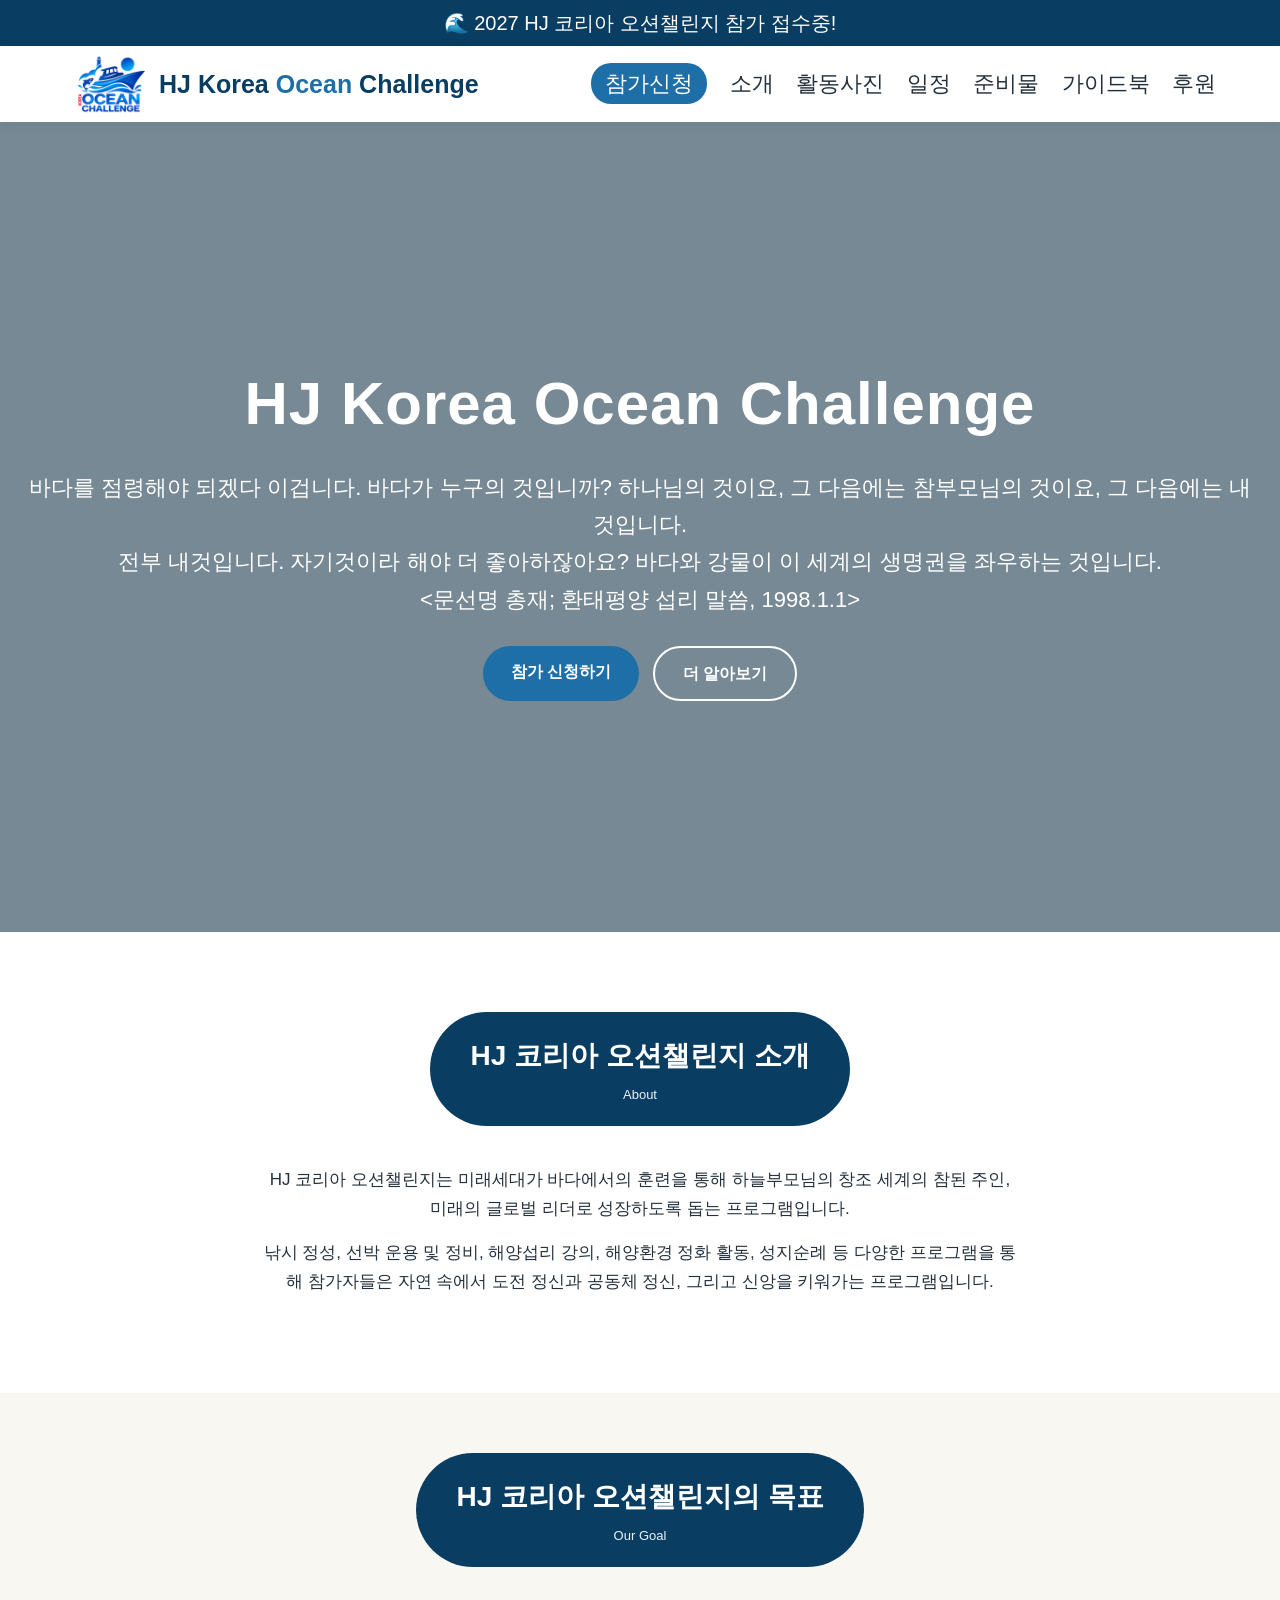
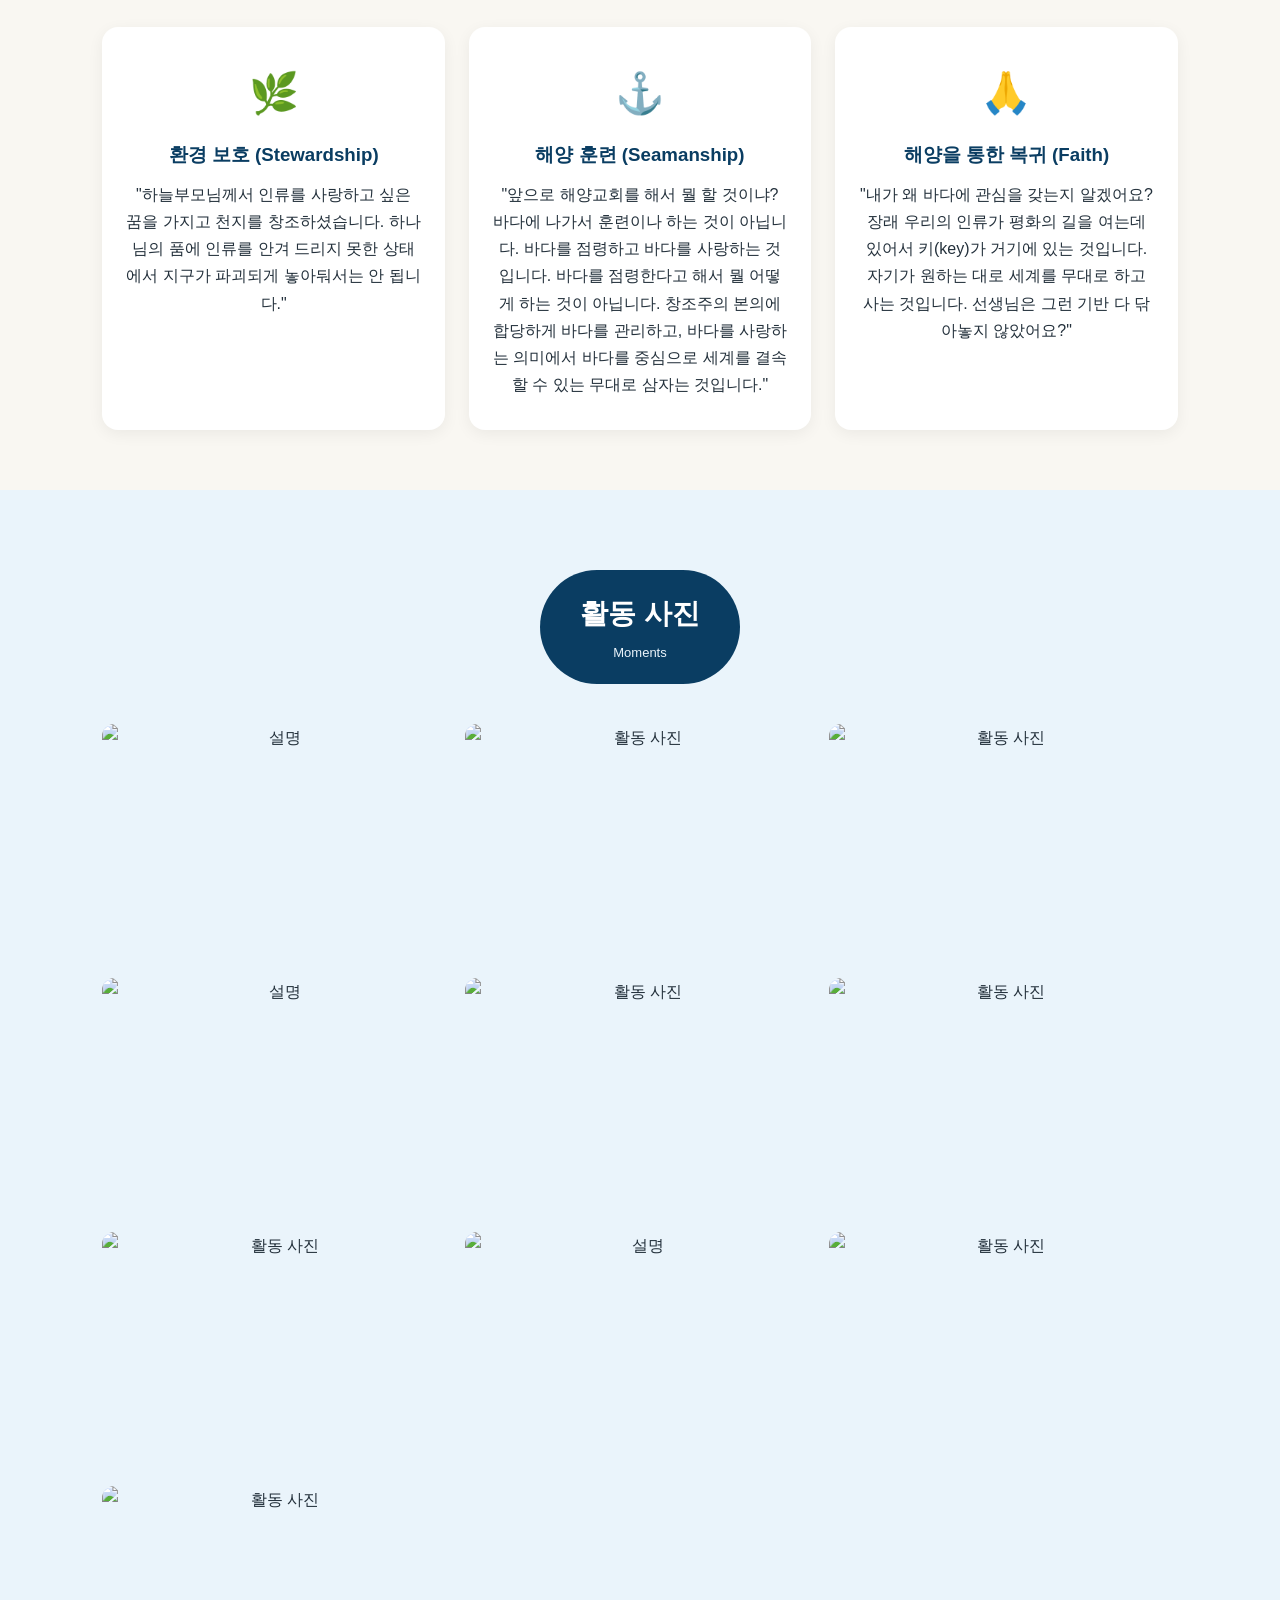
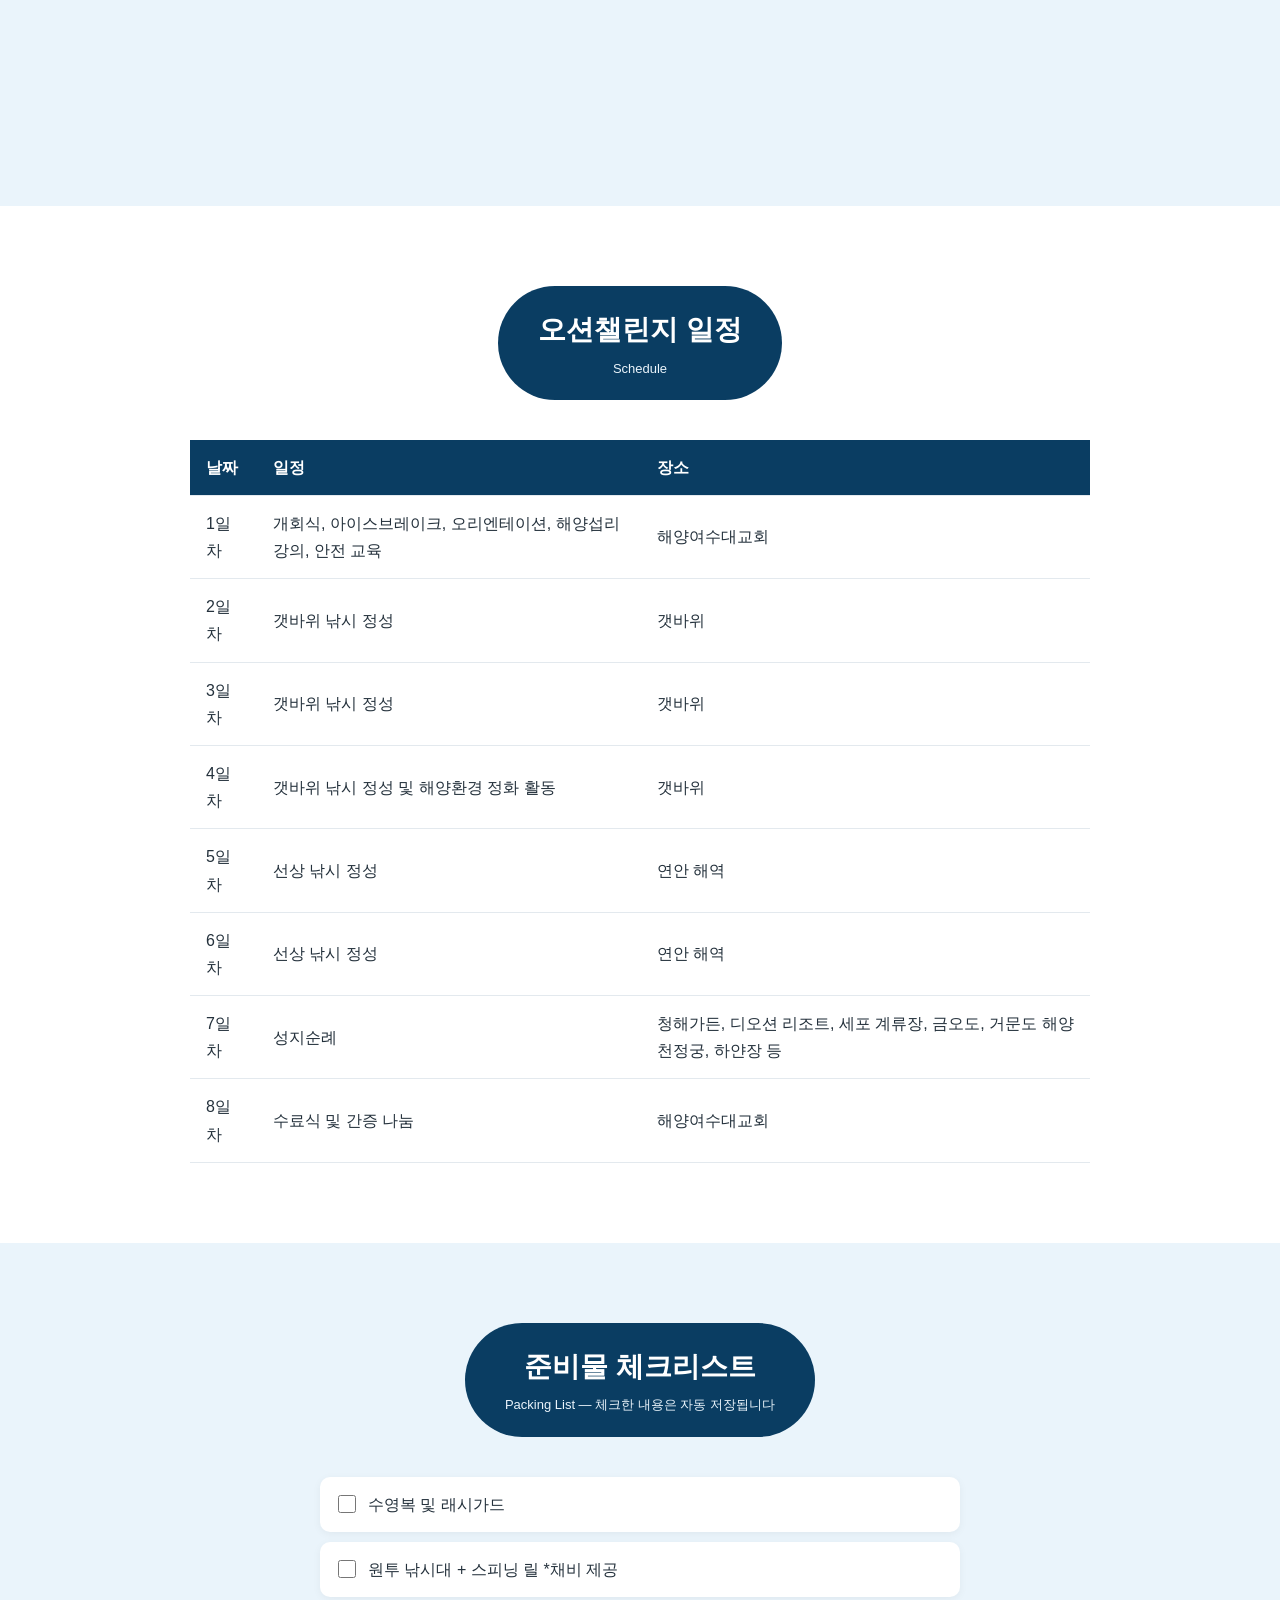
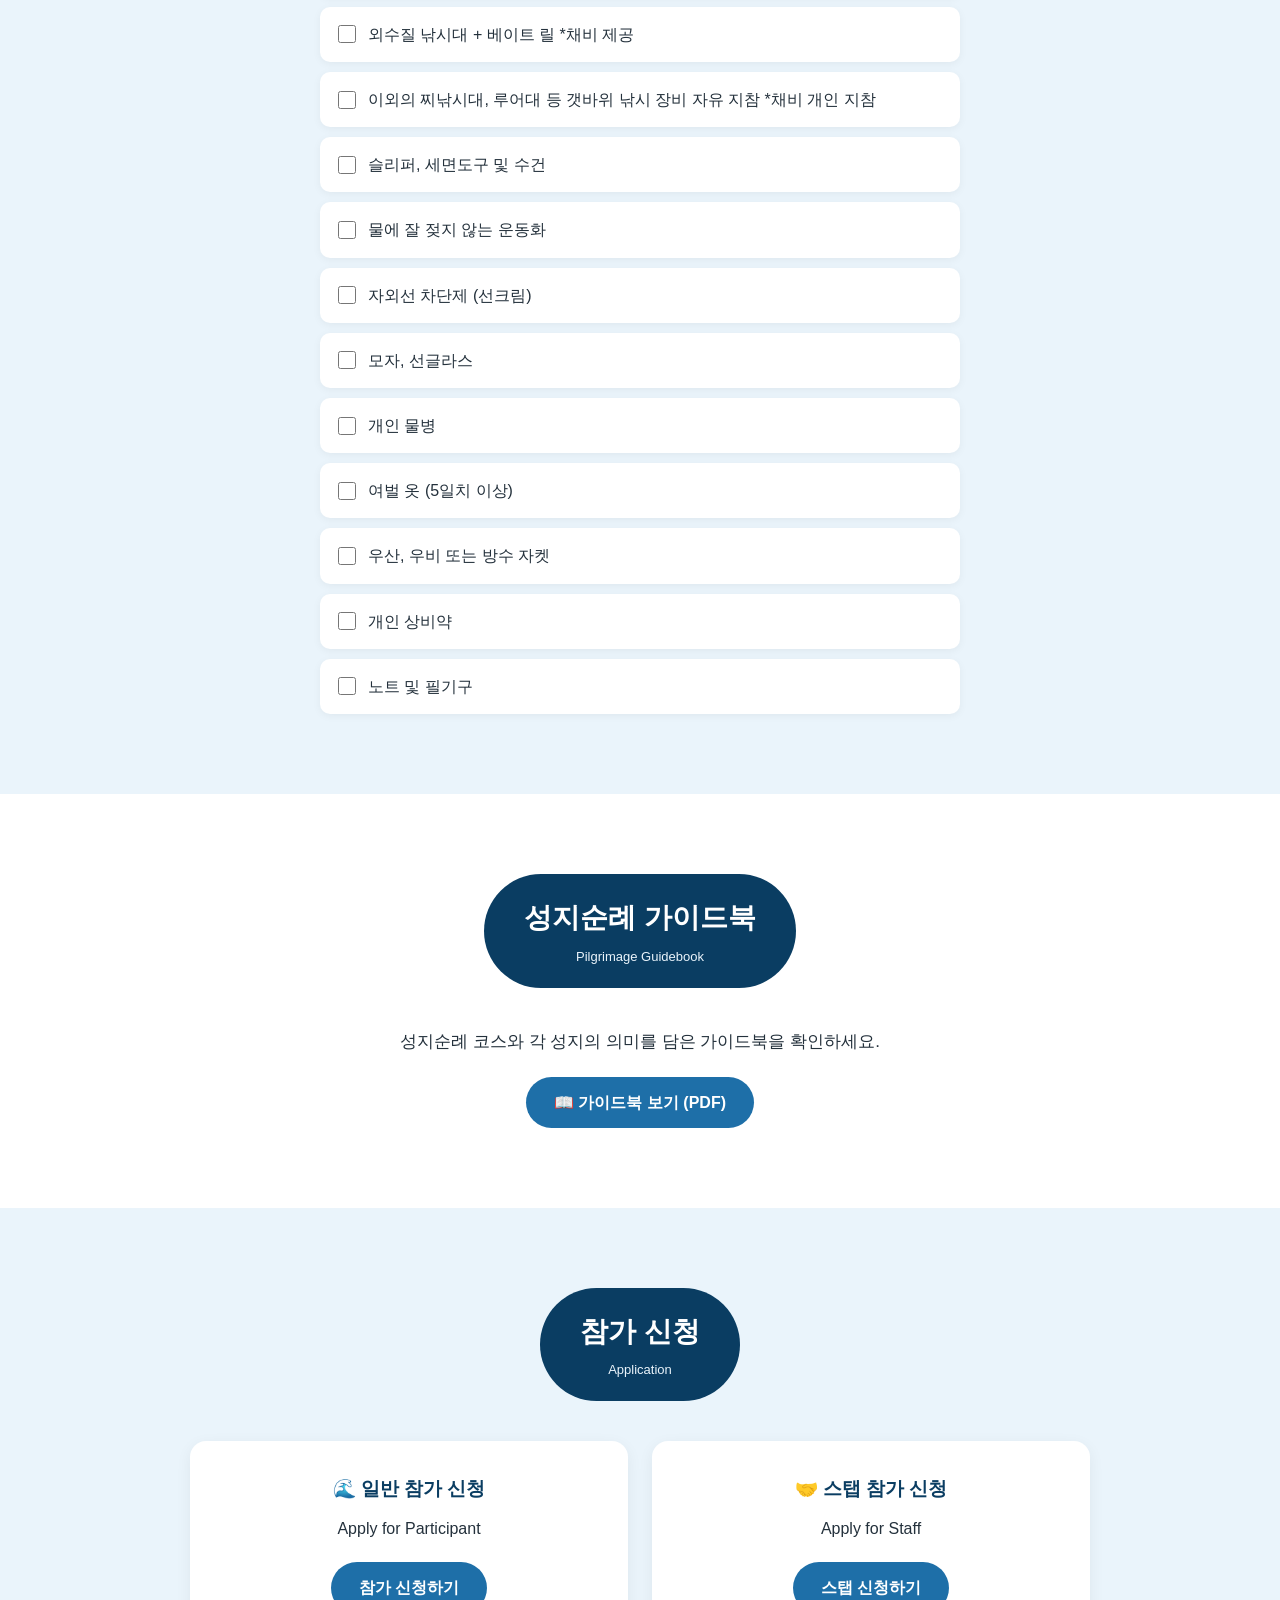
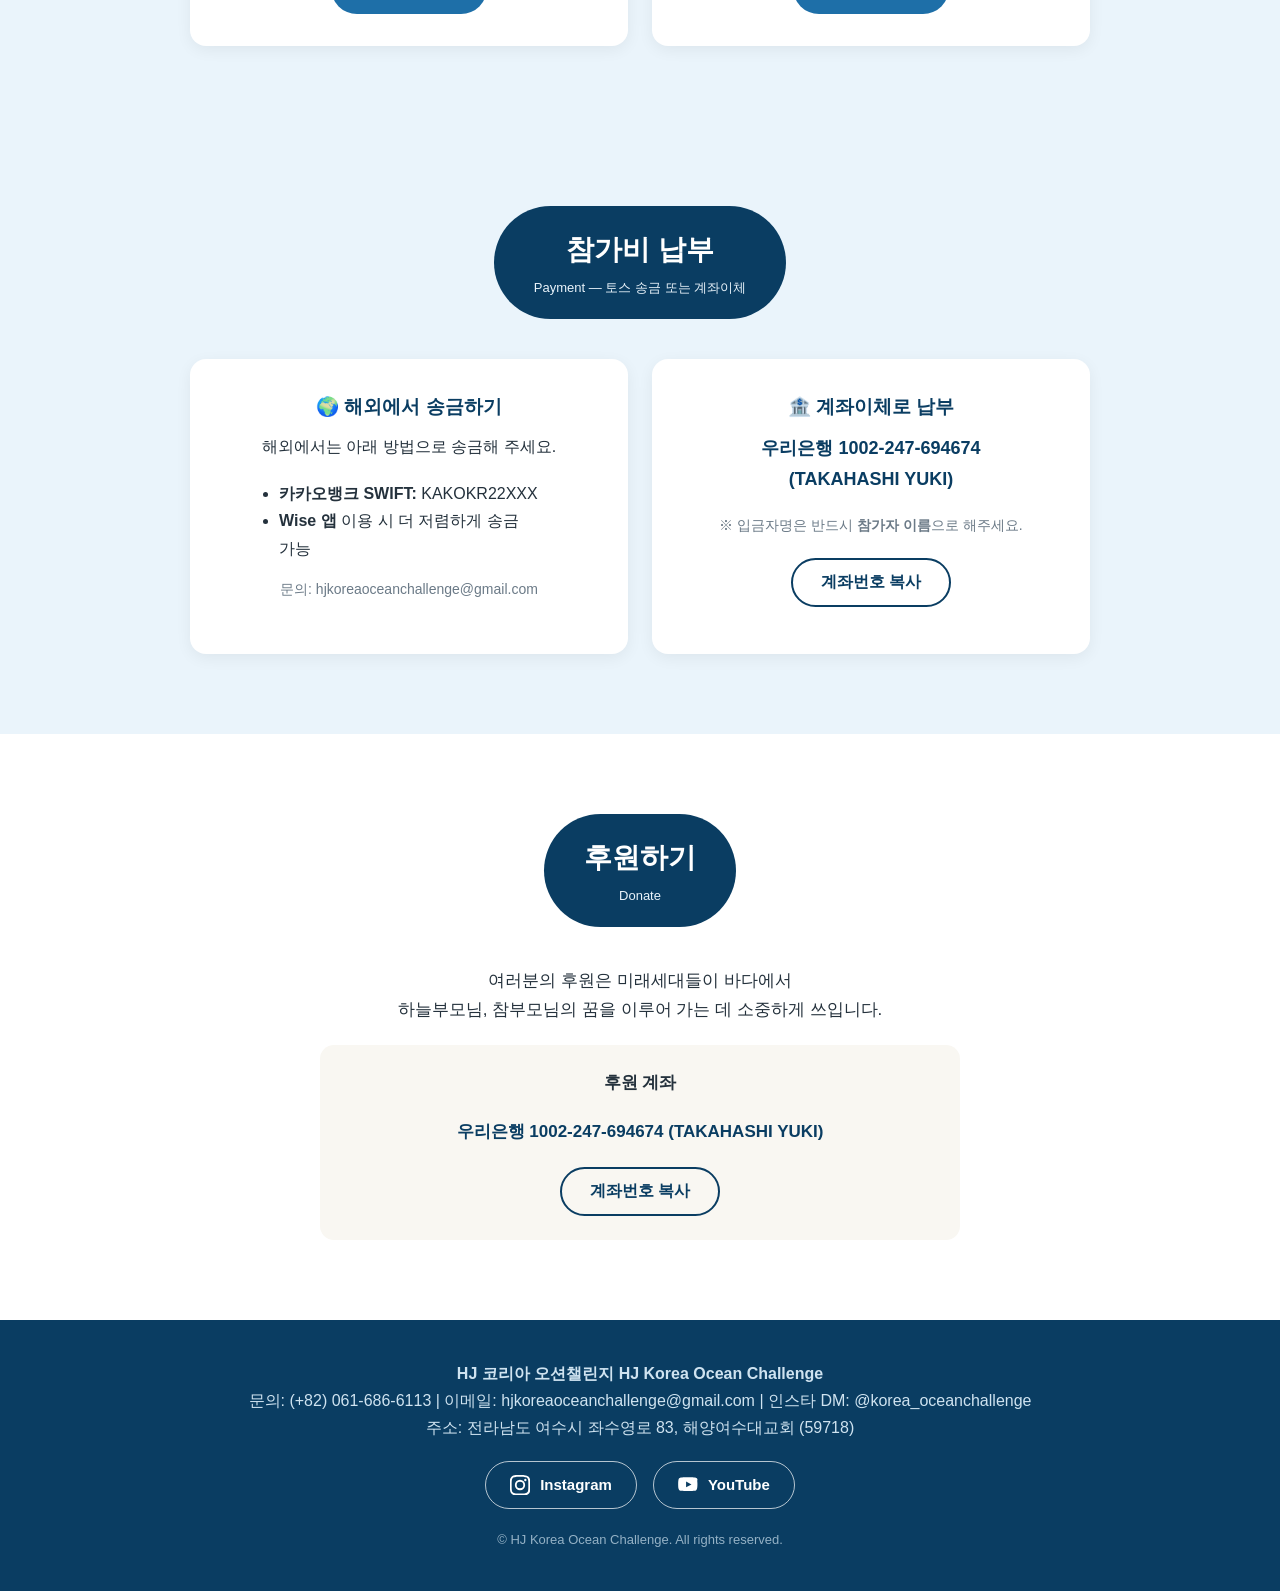
==== index.html @ c5443a03 "Update index.html" ====
<!DOCTYPE html>
<html lang="ko">
<head>
  <meta charset="UTF-8">
  <meta name="viewport" content="width=device-width, initial-scale=1.0">
  <title>HJ Korea Ocean Challenge | HJ 코리아 오션챌린지</title>
  <meta name="description" content="바다를 통해 미래의 리더를 키우는 코리아 오션 챌린지 공식 홈페이지">
  <meta property="og:title" content="HJ Korea Ocean Challenge | HJ 코리아 오션챌린지">
  <meta property="og:description" content="바다를 통해 미래세대가 도전 정신과 신앙을 키우는 해양 훈련 프로그램, HJ 코리아 오션챌린지에 참가 신청하세요.">
  <meta property="og:image" content="https://hjkoreaoceanchallenge.com/images/IMG_3756.jpg">
  <meta property="og:url" content="https://hjkoreaoceanchallenge.com">
  <meta property="og:type" content="website">
  <link rel="stylesheet" href="style.css">
</head>
<body>
  <div class="top-banner">🌊 2027 HJ 코리아 오션챌린지 참가 접수중!</div>

<header class="navbar">
  <a href="#home" class="logo">
    <img src="images/kocplogo.png" alt="HJ Korea Ocean Challenge 로고" class="logo-img">
    <span class="logo-text">HJ Korea <span class="highlight">Ocean</span> Challenge</span>
  </a>
  <nav id="nav-menu">
    <a href="#apply" class="nav-cta">참가신청</a>
    <a href="#about">소개</a>
    <a href="#gallery">활동사진</a>
    <a href="#schedule">일정</a>
    <a href="#packing">준비물</a>
    <a href="#guidebook">가이드북</a>
    <a href="#donate">후원</a>
  </nav>
  <button id="menu-toggle" aria-label="메뉴 열기">☰</button>
</header>


  <section id="home" class="hero">
    <div class="hero-overlay">
      <h1>HJ Korea Ocean Challenge</h1>
      <p>바다를 점령해야 되겠다 이겁니다. 바다가 누구의 것입니까? 하나님의 것이요, 그 다음에는 참부모님의 것이요, 그 다음에는 내것입니다. <br> 전부 내것입니다. 자기것이라 해야 더 좋아하잖아요? 바다와 강물이 이 세계의 생명권을 좌우하는 것입니다.<br> 
<문선명 총재; 환태평양 섭리 말씀, 1998.1.1></p>
      <div class="hero-buttons">
        <a href="#apply" class="btn btn-primary">참가 신청하기</a>
        <a href="#about" class="btn btn-outline">더 알아보기</a>
      </div>
    </div>
  </section>

  <section id="about" class="section">
    <div class="title-badge">
      <h2 class="section-title">HJ 코리아 오션챌린지 소개</h2>
      <p class="section-sub">About</p>
    </div>
    <div class="about-box">
      <p>HJ 코리아 오션챌린지는 미래세대가 바다에서의 훈련을 통해 하늘부모님의 창조 세계의 참된 주인, 미래의 글로벌 리더로 성장하도록 돕는 프로그램입니다.</p>
      <p>낚시 정성, 선박 운용 및 정비, 해양섭리 강의, 해양환경 정화 활동, 성지순례 등 다양한 프로그램을 통해 참가자들은 자연 속에서 도전 정신과 공동체 정신, 그리고 신앙을 키워가는 프로그램입니다.</p>
    </div>
  </section>

  <section class="values-section">
    <div class="title-badge">
      <h2 class="section-title">HJ 코리아 오션챌린지의 목표</h2>
      <p class="section-sub">Our Goal</p>
    </div>
    <div class="values">
      <div class="value-card">
        <div class="value-icon">🌿</div>
        <h3>환경 보호 (Stewardship)</h3>
        <p>"하늘부모님께서 인류를 사랑하고 싶은 꿈을 가지고 천지를 창조하셨습니다. 하나님의 품에 인류를 안겨 드리지 못한 상태에서 지구가 파괴되게 놓아둬서는 안 됩니다."</p>
      </div>
      <div class="value-card">
        <div class="value-icon">⚓</div>
        <h3>해양 훈련 (Seamanship)</h3>
        <p>"앞으로 해양교회를 해서 뭘 할 것이냐? 바다에 나가서 훈련이나 하는 것이 아닙니다. 바다를 점령하고 바다를 사랑하는 것입니다. 바다를 점령한다고 해서 뭘 어떻게 하는 것이 아닙니다. 창조주의 본의에 합당하게 바다를 관리하고, 바다를 사랑하는 의미에서 바다를 중심으로 세계를 결속할 수 있는 무대로 삼자는 것입니다."</p>
      </div>
      <div class="value-card">
        <div class="value-icon">🙏</div>
        <h3>해양을 통한 복귀 (Faith)</h3>
        <p>"내가 왜 바다에 관심을 갖는지 알겠어요? 장래 우리의 인류가 평화의 길을 여는데 있어서 키(key)가 거기에 있는 것입니다. 자기가 원하는 대로 세계를 무대로 하고 사는 것입니다. 선생님은 그런 기반 다 닦아놓지 않았어요?"</p>
      </div>
    </div>
  </section>

  <section id="gallery" class="section section-alt">
    <div class="title-badge">
      <h2 class="section-title">활동 사진</h2>
      <p class="section-sub">Moments</p>
    </div>
    <div class="gallery-grid">
      <img src="images/1740142766623-16.jpg" alt="설명">
      <img src="images/IMG_4145.JPG" alt="활동 사진">
      <img src="images/IMG_3505.JPG" alt="활동 사진">
      <img src="images/IMG_2536.JPG" alt="설명">
      <img src="images/IMG_4079.JPG" alt="활동 사진">
      <img src="images/IMG_3756.JPG" alt="활동 사진">
      <img src="images/IMG_3288.JPG" alt="활동 사진">
      <img src="images/IMG_3258.JPG" alt="설명">
      <img src="images/IMG_3531.JPG" alt="활동 사진">
      <img src="images/IMG_2954.JPG" alt="활동 사진">

    </div>
  </section>

  <section id="schedule" class="section">
    <div class="title-badge">
      <h2 class="section-title">오션챌린지 일정</h2>
      <p class="section-sub">Schedule</p>
    </div>
    <div class="table-wrap"><table class="schedule-table">
      <thead><tr><th>날짜</th><th>일정</th><th>장소</th></tr></thead>
      <tbody>
        <tr><td>1일차</td><td>개회식, 아이스브레이크, 오리엔테이션, 해양섭리강의, 안전 교육</td><td>해양여수대교회</td></tr>
        <tr><td>2일차</td><td>갯바위 낚시 정성</td><td>갯바위</td></tr>
        <tr><td>3일차</td><td>갯바위 낚시 정성</td><td>갯바위</td></tr>
        <tr><td>4일차</td><td>갯바위 낚시 정성 및 해양환경 정화 활동</td><td>갯바위</td></tr>
        <tr><td>5일차</td><td>선상 낚시 정성</td><td>연안 해역</td></tr>
        <tr><td>6일차</td><td>선상 낚시 정성</td><td>연안 해역</td></tr>
        <tr><td>7일차</td><td>성지순례</td><td>청해가든, 디오션 리조트, 세포 계류장, 금오도, 거문도 해양천정궁, 하얀장 등</td></tr>
        <tr><td>8일차</td><td>수료식 및 간증 나눔</td><td>해양여수대교회</td></tr>
      </tbody>
    </table></div>
  </section>

  <section id="packing" class="section section-alt">
    <div class="title-badge">
      <h2 class="section-title">준비물 체크리스트</h2>
      <p class="section-sub">Packing List — 체크한 내용은 자동 저장됩니다</p>
    </div>
    <div class="packing-list" id="packing-list">
      <label><input type="checkbox"> 수영복 및 래시가드</label>
      <label><input type="checkbox"> 원투 낚시대 + 스피닝 릴 *채비 제공</label>
      <label><input type="checkbox"> 외수질 낚시대 + 베이트 릴 *채비 제공</label>
      <label><input type="checkbox"> 이외의 찌낚시대, 루어대 등 갯바위 낚시 장비 자유 지참 *채비 개인 지참</label>
      <label><input type="checkbox"> 슬리퍼, 세면도구 및 수건</label>
      <label><input type="checkbox"> 물에 잘 젖지 않는 운동화</label>
      <label><input type="checkbox"> 자외선 차단제 (선크림)</label>
      <label><input type="checkbox"> 모자, 선글라스</label>
      <label><input type="checkbox"> 개인 물병</label>
      <label><input type="checkbox"> 여벌 옷 (5일치 이상)</label>
      <label><input type="checkbox"> 우산, 우비 또는 방수 자켓</label>
      <label><input type="checkbox"> 개인 상비약</label>
      <label><input type="checkbox"> 노트 및 필기구</label>
    </div>
  </section>

  <section id="guidebook" class="section">
    <div class="title-badge">
      <h2 class="section-title">성지순례 가이드북</h2>
      <p class="section-sub">Pilgrimage Guidebook</p>
    </div>
    <div class="guidebook-box"><p>성지순례 코스와 각 성지의 의미를 담은 가이드북을 확인하세요.</p><a href="docs/오션챌린지 가이드북.pdf" target="_blank" class="btn btn-primary">📖 가이드북 보기 (PDF)</a></div>
  </section>

  <section id="apply" class="section section-alt">
    <div class="title-badge">
      <h2 class="section-title">참가 신청</h2>
      <p class="section-sub">Application</p>
    </div>
    <div class="apply-grid">
      <div class="apply-card"><h3>🌊 일반 참가 신청</h3><p>Apply for Participant </p><a href="https://forms.gle/kgQkJh1tkAoTyaiD6" target="_blank" class="btn btn-primary">참가 신청하기</a></div>
      <div class="apply-card"><h3>🤝 스탭 참가 신청</h3><p>Apply for Staff </p><a href="https://forms.gle/fNZJ9wsT9hjxhkF38" target="_blank" class="btn btn-primary">스탭 신청하기</a></div>
    </div>
  </section>

  <section id="payment" class="section section-alt">
    <div class="title-badge">
      <h2 class="section-title">참가비 납부</h2>
      <p class="section-sub">Payment — 토스 송금 또는 계좌이체</p>
    </div>
    <div class="apply-grid">
      <div class="apply-card">
  <h3>🌍 해외에서 송금하기</h3>
  <p>해외에서는 아래 방법으로 송금해 주세요.</p>
  <ul style="text-align:left; margin: 0 auto 16px; max-width: 260px;">
    <li><strong>카카오뱅크 SWIFT:</strong> KAKOKR22XXX</li>
    <li><strong>Wise 앱</strong> 이용 시 더 저렴하게 송금 가능</li>
  </ul>
  <p class="small-note">문의: hjkoreaoceanchallenge@gmail.com</p>
</div>
    <div class="apply-card"><h3>🏦 계좌이체로 납부</h3><p class="account-number" id="pay-account">우리은행 1002-247-694674 <br> (TAKAHASHI YUKI)</p><p class="small-note">※ 입금자명은 반드시 <strong>참가자 이름</strong>으로 해주세요.</p><button class="btn btn-outline-dark" onclick="copyText('pay-account', this)">계좌번호 복사</button></div>
    </div>
  </section>

  <section id="donate" class="section">
    <div class="title-badge">
      <h2 class="section-title">후원하기</h2>
      <p class="section-sub">Donate</p>
    </div>
    <div class="guidebook-box"><p>여러분의 후원은 미래세대들이 바다에서 <br> 하늘부모님, 참부모님의 꿈을 이루어 가는 데 소중하게 쓰입니다.</p>
      <div class="account-box"><p><strong>후원 계좌</strong></p><p class="account-number" id="donate-account">우리은행 1002-247-694674 (TAKAHASHI YUKI)</p><button class="btn btn-outline-dark" onclick="copyText('donate-account', this)">계좌번호 복사</button></div>
    </div>
  </section>

  <footer class="footer">
  <p><strong> HJ 코리아 오션챌린지    HJ Korea Ocean Challenge</strong></p>
  <p>문의: (+82) 061-686-6113 | 이메일: hjkoreaoceanchallenge@gmail.com  | 인스타 DM: @korea_oceanchallenge</p>
  <p>주소: 전라남도 여수시 좌수영로 83, 해양여수대교회 (59718)  </p>
  <div class="social-links">
  <a href="https://www.instagram.com/korea_oceanchallenge/" target="_blank" aria-label="인스타그램">
    <svg xmlns="http://www.w3.org/2000/svg" viewBox="0 0 24 24" width="24" height="24" fill="currentColor">
      <path d="M12 2.2c3.2 0 3.6 0 4.9.1 1.2.1 1.9.2 2.3.4.6.2 1 .5 1.4.9.4.4.7.8.9 1.4.2.4.3 1.1.4 2.3.1 1.3.1 1.7.1 4.9s0 3.6-.1 4.9c-.1 1.2-.2 1.9-.4 2.3-.2.6-.5 1-.9 1.4-.4.4-.8.7-1.4.9-.4.2-1.1.3-2.3.4-1.3.1-1.7.1-4.9.1s-3.6 0-4.9-.1c-1.2-.1-1.9-.2-2.3-.4-.6-.2-1-.5-1.4-.9-.4-.4-.7-.8-.9-1.4-.2-.4-.3-1.1-.4-2.3-.1-1.3-.1-1.7-.1-4.9s0-3.6.1-4.9c.1-1.2.2-1.9.4-2.3.2-.6.5-1 .9-1.4.4-.4.8-.7 1.4-.9.4-.2 1.1-.3 2.3-.4 1.3-.1 1.7-.1 4.9-.1M12 0C8.7 0 8.3 0 7 .1c-1.3.1-2.2.3-3 .6-.8.3-1.5.7-2.2 1.4C1.1 2.8.7 3.5.4 4.3c-.3.8-.5 1.7-.6 3C-.1 8.7-.1 9.1-.1 12.4s0 3.7.1 5c.1 1.3.3 2.2.6 3 .3.8.7 1.5 1.4 2.2.7.7 1.4 1.1 2.2 1.4.8.3 1.7.5 3 .6 1.3.1 1.7.1 5 .1s3.7 0 5-.1c1.3-.1 2.2-.3 3-.6.8-.3 1.5-.7 2.2-1.4.7-.7 1.1-1.4 1.4-2.2.3-.8.5-1.7.6-3 .1-1.3.1-1.7.1-5s0-3.7-.1-5c-.1-1.3-.3-2.2-.6-3-.3-.8-.7-1.5-1.4-2.2-.7-.7-1.4-1.1-2.2-1.4-.8-.3-1.7-.5-3-.6C15.7 0 15.3 0 12 0Z"/>
      <path d="M12 5.8a6.2 6.2 0 1 0 0 12.4 6.2 6.2 0 0 0 0-12.4Zm0 10.2a4 4 0 1 1 0-8 4 4 0 0 1 0 8ZM18.4 4.6a1.4 1.4 0 1 1 0 2.8 1.4 1.4 0 0 1 0-2.8Z"/>
    </svg>
    <span>Instagram</span>
  </a>
  <a href="https://www.youtube.com/@KoreaOceanChallenge" target="_blank" aria-label="유튜브">
    <svg xmlns="http://www.w3.org/2000/svg" viewBox="0 0 24 24" width="24" height="24" fill="currentColor">
      <path d="M23.5 6.2s-.2-1.6-.9-2.3c-.9-.9-1.9-.9-2.3-1C17.3 2.6 12 2.6 12 2.6h0s-5.3 0-8.3.3c-.4 0-1.4.1-2.3 1-.7.7-.9 2.3-.9 2.3S.2 8.1.2 10v1.9c0 1.9.3 3.8.3 3.8s.2 1.6.9 2.3c.9.9 2 .9 2.5 1 1.8.2 7.6.3 7.6.3s5.3 0 8.3-.3c.4 0 1.4-.1 2.3-1 .7-.7.9-2.3.9-2.3s.3-1.9.3-3.8V10c0-1.9-.3-3.8-.3-3.8ZM9.7 14.6V7.9l6.5 3.4-6.5 3.3Z"/>
    </svg>
    <span>YouTube</span>
  </a>
</div>
  <p class="copyright">© HJ Korea Ocean Challenge. All rights reserved.</p>
</footer>

  <script src="script.js"></script>
</body>
</html>
---- style.css ----
* {
  margin: 0;
  padding: 0;
  box-sizing: border-box;
}

:root {
  --ocean-dark: #0a3d62;
  --ocean: #1e6fa8;
  --ocean-light: #eaf4fb;
  --sand: #f9f7f2;
  --text: #24313c;
  --toss: #0064ff;
}

html {
  scroll-behavior: smooth;
}

body {
  font-family: "Apple SD Gothic Neo", "Malgun Gothic", "Noto Sans KR", sans-serif;
  color: var(--text);
  line-height: 1.7;
}

.top-banner {
  background: var(--ocean-dark);
  color: #fff;
  text-align: center;
  padding: 6px;
  font-size: 20px;
}

.navbar {
  position: sticky;
  top: 0;
  z-index: 100;
  display: flex;
  align-items: center;
  justify-content: space-between;
  padding: 8px 5%;
  background: rgba(255, 255, 255, .95);
  box-shadow: 0 2px 10px rgba(0, 0, 0, .08);
}

.logo {
  display: flex;
  align-items: center;
  gap: 5px;
  font-size: 25px;
  font-weight: 800;
  color: var(--ocean-dark);
  text-decoration: none;
}

.logo-img {
  height: 60px;         /* 로고 높이 - 원하는 크기로 조절 */
  width: auto;
}

.logo-text {
  display: inline;
}

.logo .highlight {
  color: var(--ocean);
}


.navbar nav a {
  margin-left: 18px;
  text-decoration: none;
  color: var(--text);
  font-size: 22px;
}

.navbar nav a:hover {
  color: var(--ocean);
}

.nav-cta {
  background: var(--ocean);
  color: #fff !important;
  padding: 8px 14px;
  border-radius: 20px;
}

#menu-toggle {
  display: none;
  font-size: 24px;
  background: none;
  border: none;
  cursor: pointer;
}

/* ===== 히어로 섹션 ===== */
.hero {
  height: 90vh;
  background: url("https://images.unsplash.com/photo-1505142468610-359e7d316be0?w=1600&q=75") center/cover no-repeat;
  display: flex;
  align-items: center;
  justify-content: center;
  text-align: center;
}

.hero-overlay {
  background: rgba(6, 40, 61, .55);
  width: 100%;
  height: 100%;
  display: flex;
  flex-direction: column;
  align-items: center;
  justify-content: center;
  padding: 20px;
  color: #fff;
}

.hero h1 {
  font-size: clamp(32px, 6vw, 60px);
  letter-spacing: 1px;
}

.hero p {
  font-size: clamp(16px, 2.5vw, 22px);
  margin: 14px 0 28px;
}

.hero-buttons {
  display: flex;
  gap: 14px;
  flex-wrap: wrap;
  justify-content: center;
}

/* ===== 버튼 ===== */
.btn {
  display: inline-block;
  padding: 12px 28px;
  border-radius: 30px;
  border: none;
  text-decoration: none;
  font-size: 16px;
  font-weight: 700;
  cursor: pointer;
  transition: transform .15s, opacity .15s;
}

.btn:hover {
  transform: translateY(-2px);
  opacity: .9;
}

.btn-primary {
  background: var(--ocean);
  color: #fff;
}

.btn-outline {
  background: transparent;
  color: #fff;
  border: 2px solid #fff;
}

.btn-outline-dark {
  background: transparent;
  color: var(--ocean-dark);
  border: 2px solid var(--ocean-dark);
}

.btn-toss {
  background: var(--toss);
  color: #fff;
}

/* ===== 목표 ===== */
.values-section {
  padding: 60px 8%;
  background: var(--sand);
  text-align: center;
}

.values {
  display: grid;
  grid-template-columns: repeat(auto-fit, minmax(260px, 1fr));
  gap: 24px;
  margin-top: 20px;
}
.value-card,
.apply-card {
  background: #fff;
  border-radius: 16px;
  padding: 32px 24px;
  text-align: center;
  box-shadow: 0 4px 16px rgba(0, 0, 0, .06);
}

.value-icon {
  font-size: 40px;
  margin-bottom: 12px;
}

.value-card h3,
.apply-card h3 {
  color: var(--ocean-dark);
  margin-bottom: 10px;
}

/* ===== 공통 섹션 ===== */
.section {
  padding: 80px 8%;
}

.section-alt {
  background: var(--ocean-light);
}

.section-title {
  text-align: center;
  font-size: clamp(26px, 4vw, 36px);
  color: var(--ocean-dark);
}

.section-sub {
  text-align: center;
  color: var(--ocean);
  margin: 6px 0 40px;
  font-weight: 600;
}

.about-box {
  max-width: 760px;
  margin: 0 auto;
  font-size: 17px;
}

.about-box p {
  margin-bottom: 16px;
}

/* ===== 갤러리 ===== */
.gallery-grid {
  display: grid;
  grid-template-columns: repeat(auto-fit, minmax(280px, 1fr));
  gap: 14px;
}

.gallery-grid img {
  width: 100%;
  height: 240px;
  object-fit: cover;
  border-radius: 12px;
  transition: transform .25s;
}

.gallery-grid img:hover {
  transform: scale(1.03);
}

/* ===== 일정 표 ===== */
.table-wrap {
  overflow-x: auto;
  max-width: 900px;
  margin: 0 auto;
}

.schedule-table {
  width: 100%;
  border-collapse: collapse;
  background: #fff;
}

.schedule-table th,
.schedule-table td {
  padding: 14px 16px;
  border-bottom: 1px solid #e3e9ee;
  text-align: left;
}

.schedule-table th {
  background: var(--ocean-dark);
  color: #fff;
}

/* ===== 준비물 체크리스트 ===== */
.packing-list {
  max-width: 640px;
  margin: 0 auto;
  display: grid;
  gap: 10px;
}

.packing-list label {
  background: #fff;
  padding: 14px 18px;
  border-radius: 10px;
  box-shadow: 0 2px 8px rgba(0, 0, 0, .05);
  cursor: pointer;
  display: flex;
  align-items: center;
  gap: 12px;
}

.packing-list input {
  width: 18px;
  height: 18px;
  accent-color: var(--ocean);
}

/* ===== 가이드북 / 후원 ===== */
.guidebook-box {
  text-align: center;
  max-width: 640px;
  margin: 0 auto;
}

.guidebook-box p {
  margin-bottom: 20px;
  font-size: 17px;
}

.account-box {
  background: var(--sand);
  border-radius: 14px;
  padding: 24px;
  margin-top: 10px;
}

.account-number {
  font-size: 18px;
  font-weight: 700;
  color: var(--ocean-dark);
  margin: 8px 0 14px;
}

.small-note {
  font-size: 14px;
  color: #6b7a87;
  margin-bottom: 12px;
}

/* ===== 참가신청 / 참가비 카드 ===== */
.apply-grid {
  display: grid;
  grid-template-columns: repeat(auto-fit, minmax(300px, 1fr));
  gap: 24px;
  max-width: 900px;
  margin: 0 auto;
}

.apply-card p {
  margin-bottom: 20px;
}

/* ===== 푸터 ===== */
.footer {
  background: var(--ocean-dark);
  color: #cfe3f0;
  text-align: center;
  padding: 40px 20px;
}

.footer .copyright {
  font-size: 13px;
  margin-top: 10px;
  opacity: .7;
}

/* ===== 모바일 반응형 ===== */
@media (max-width: 768px) {
  #menu-toggle {
    display: block;
  }

  .navbar nav {
    display: none;
    position: absolute;
    top: 100%;
    left: 0;
    right: 0;
    background: #fff;
    flex-direction: column;
    padding: 16px;
    box-shadow: 0 8px 16px rgba(0, 0, 0, .1);
  }

  .navbar nav.open {
    display: flex;
  }

  .navbar nav a {
    margin: 8px 0;
  }
}

/* ===== 소개/목표/일정/가이드북/참가신청 배경 사진 (불투명도 50%) ===== */

/* ===== 배경 사진 (불투명도 50% + 패럴랙스 스크롤) ===== */

#about,
.values-section,
#schedule,
#packing,
#guidebook,
#apply,
#payment {
  background-size: cover;
  background-position: center;
  background-repeat: no-repeat;
  background-attachment: fixed;
}

.values-section {
  background-image:
    linear-gradient(rgba(255,255,255,0.5), rgba(255,255,255,0.5)),
    url("images/KakaoTalk_20250319_192139650_04.jpg");
}

#schedule {
  background-image:
    linear-gradient(rgba(255,255,255,0.5), rgba(255,255,255,0.5)),
    url("images/1740142766623-16.jpg");
}

#packing {
  background-image:
    linear-gradient(rgba(255,255,255,0.5), rgba(255,255,255,0.5)),
    url("images/1740142766623-16.jpg");
}

#apply {
  background-image:
    linear-gradient(rgba(255,255,255,0.5), rgba(255,255,255,0.5)),
    url("images/kumiko22.jpg");
}

#payment {
  background-image:
    linear-gradient(rgba(255,255,255,0.5), rgba(255,255,255,0.5)),
    url("images/kumiko22.jpg");
}

/* 모바일에서는 fixed가 작동하지 않으므로 일반 스크롤로 전환 */
@media (max-width: 768px) {
  #menu-toggle {
    display: block;
  }

  .navbar nav {
    display: none;
    position: absolute;
    top: 100%;
    left: 0;
    right: 0;
    background: #fff;
    flex-direction: column;
    padding: 16px;
    box-shadow: 0 8px 16px rgba(0, 0, 0, .1);
  }

  .navbar nav.open {
    display: flex;
  }

  .navbar nav a {
    margin: 8px 0;
    font-size: 17px; /* 모바일용 글자 크기 축소 */
  }

  /* 로고 크기 축소 */
  .logo-img {
    height: 40px;
  }

  .logo-text {
    font-size: 18px;
  }

  .logo {
    font-size: 18px;
    gap: 8px;
  }

  /* 히어로 섹션 여백 축소 */
  .hero {
    height: auto;
    min-height: 70vh;
    padding: 60px 16px;
  }

  .hero p {
    font-size: 15px;
    line-height: 1.6;
  }

  /* 섹션 좌우 여백 축소 */
  .section,
  .section-alt,
  .values-section {
    padding: 50px 6%;
  }

  /* 제목 배지 크기 축소 */
  .title-badge {
    padding: 14px 24px;
  }

  /* 갤러리 사진 높이 축소 */
  .gallery-grid img {
    height: 180px;
  }

  /* 일정 표: 가로 스크롤 유지하되 글자 축소 */
  .schedule-table th,
  .schedule-table td {
    padding: 10px 12px;
    font-size: 14px;
  }

  /* 참가/후원 카드 세로 배치 시 여백 축소 */
  .value-card,
  .apply-card {
    padding: 24px 18px;
  }

  /* 소셜 링크 버튼 폭 조정 */
  .social-links a {
    min-width: 120px;
    font-size: 14px;
    padding: 9px 18px;
  }
}


/* ===== 제목 배지 (네이비 원형/알약) ===== */
.title-badge {
  display: inline-flex;
  flex-direction: column;
  align-items: center;
  justify-content: center;
  background: var(--ocean-dark);
  color: #fff;
  padding: 20px 40px;
  border-radius: 999px;
  margin: 0 auto 40px;
}

.title-badge .section-title {
  color: #fff;
  font-weight: 800;
  margin: 0;
  font-size: clamp(20px, 3vw, 28px);
}

.title-badge .section-sub {
  color: #eaf4fb;
  font-weight: 400;
  font-size: 13px;
  margin: 4px 0 0;
}

.section,
.section-alt,
.values-section {
  text-align: center;
}

.social-links {
  display: flex;
  justify-content: center;
  gap: 16px;
  margin: 20px 0;
  flex-wrap: wrap;
}

.social-links a {
  display: inline-flex;
  align-items: center;
  justify-content: center;
  gap: 10px;
  color: #ffffff;
  text-decoration: none;
  font-weight: 600;
  font-size: 15px;
  padding: 10px 24px;
  min-width: 140px;
  border: 1.5px solid rgba(255, 255, 255, 0.7);
  border-radius: 999px;
  transition: 0.2s ease;
}

.social-links a svg {
  width: 20px;
  height: 20px;
  fill: #ffffff;
  flex-shrink: 0;
  transition: 0.2s ease;
}

.social-links a:hover {
  background: #ffffff;
  color: var(--ocean-dark);
}

.social-links a:hover svg {
  fill: var(--ocean-dark);
}
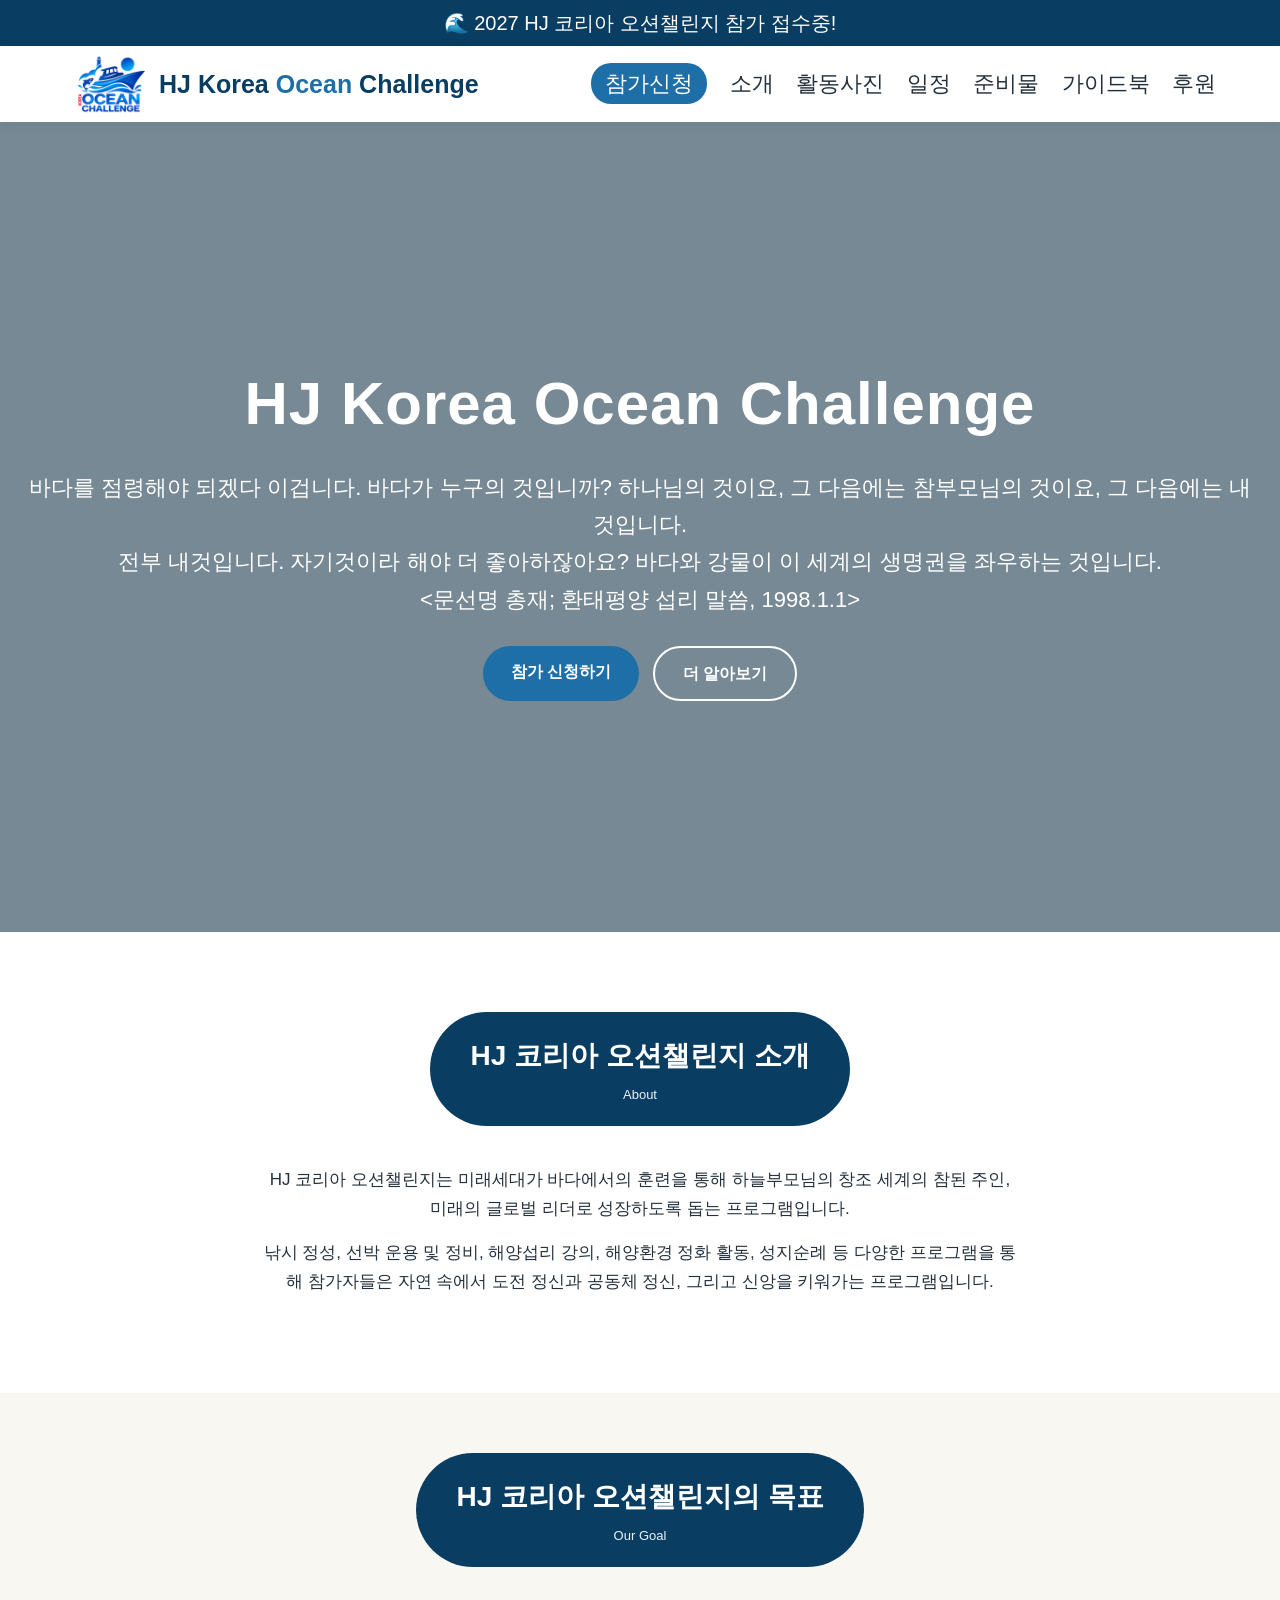
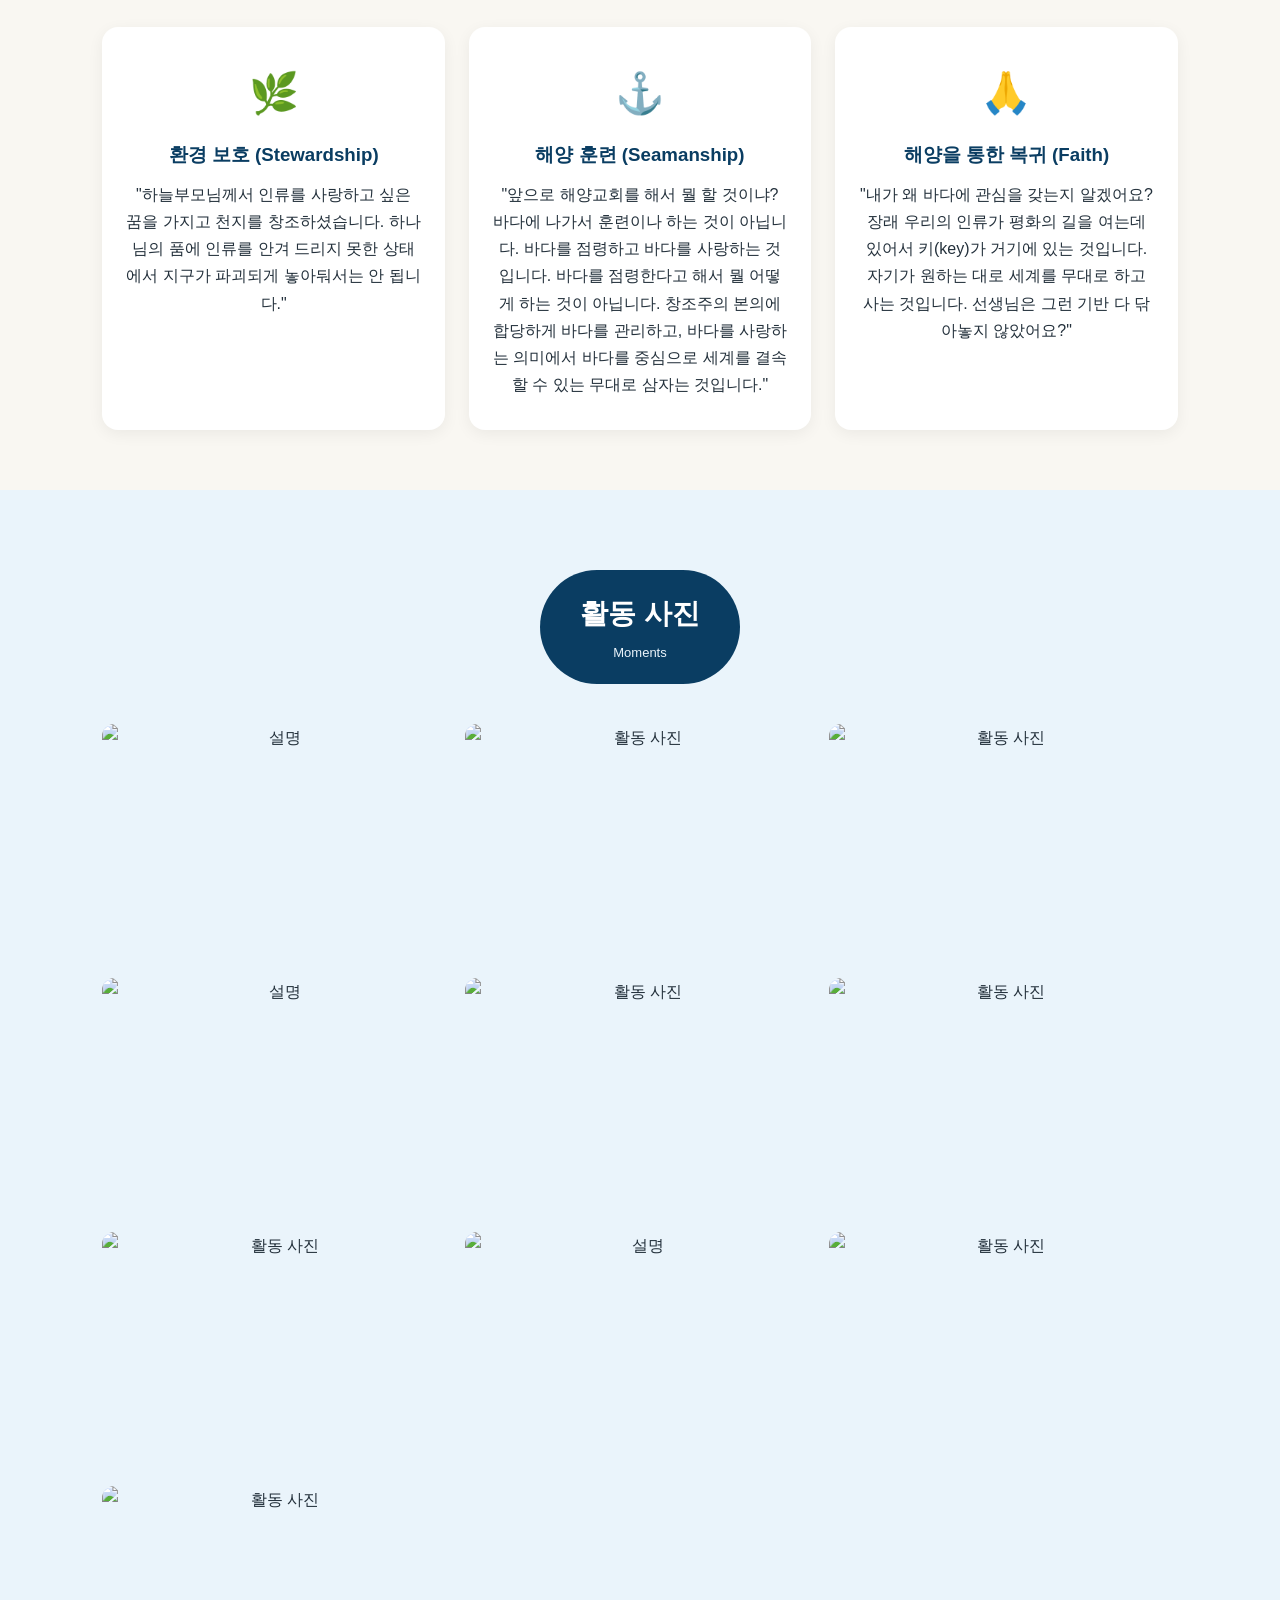
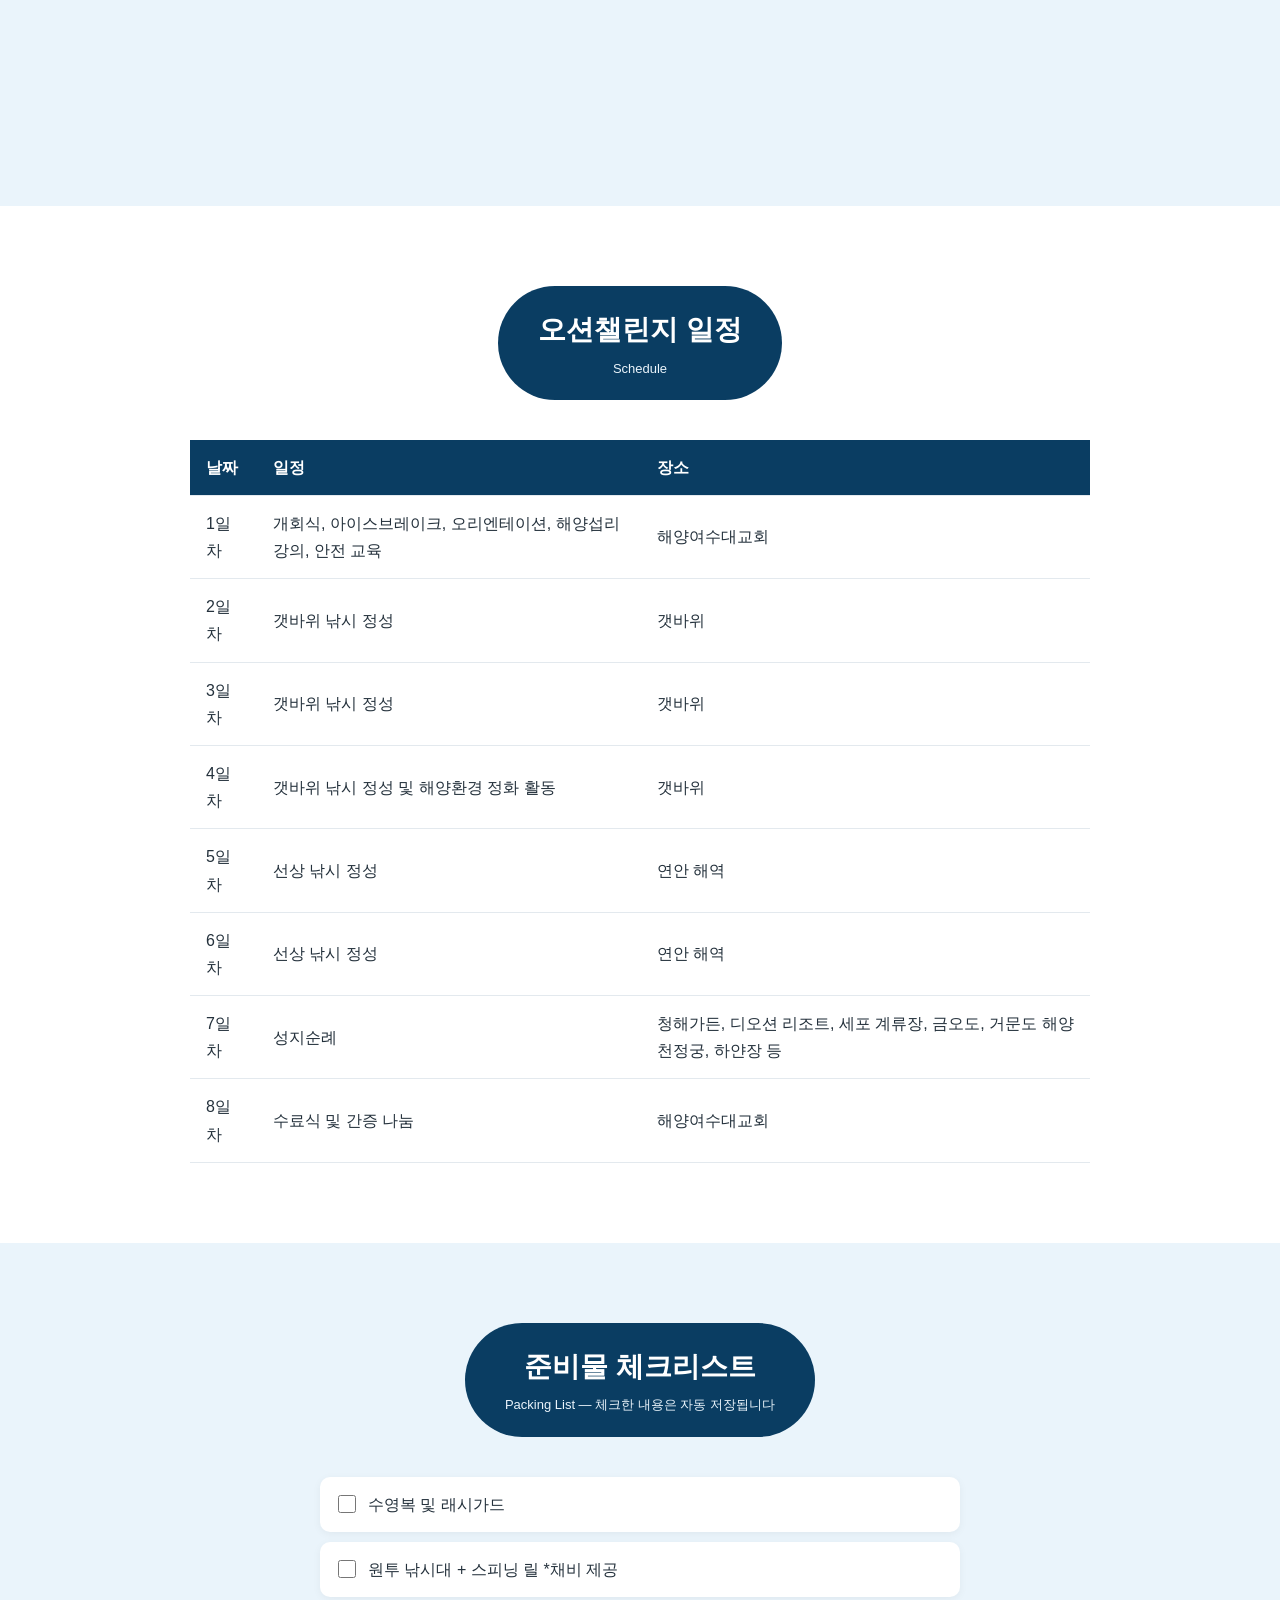
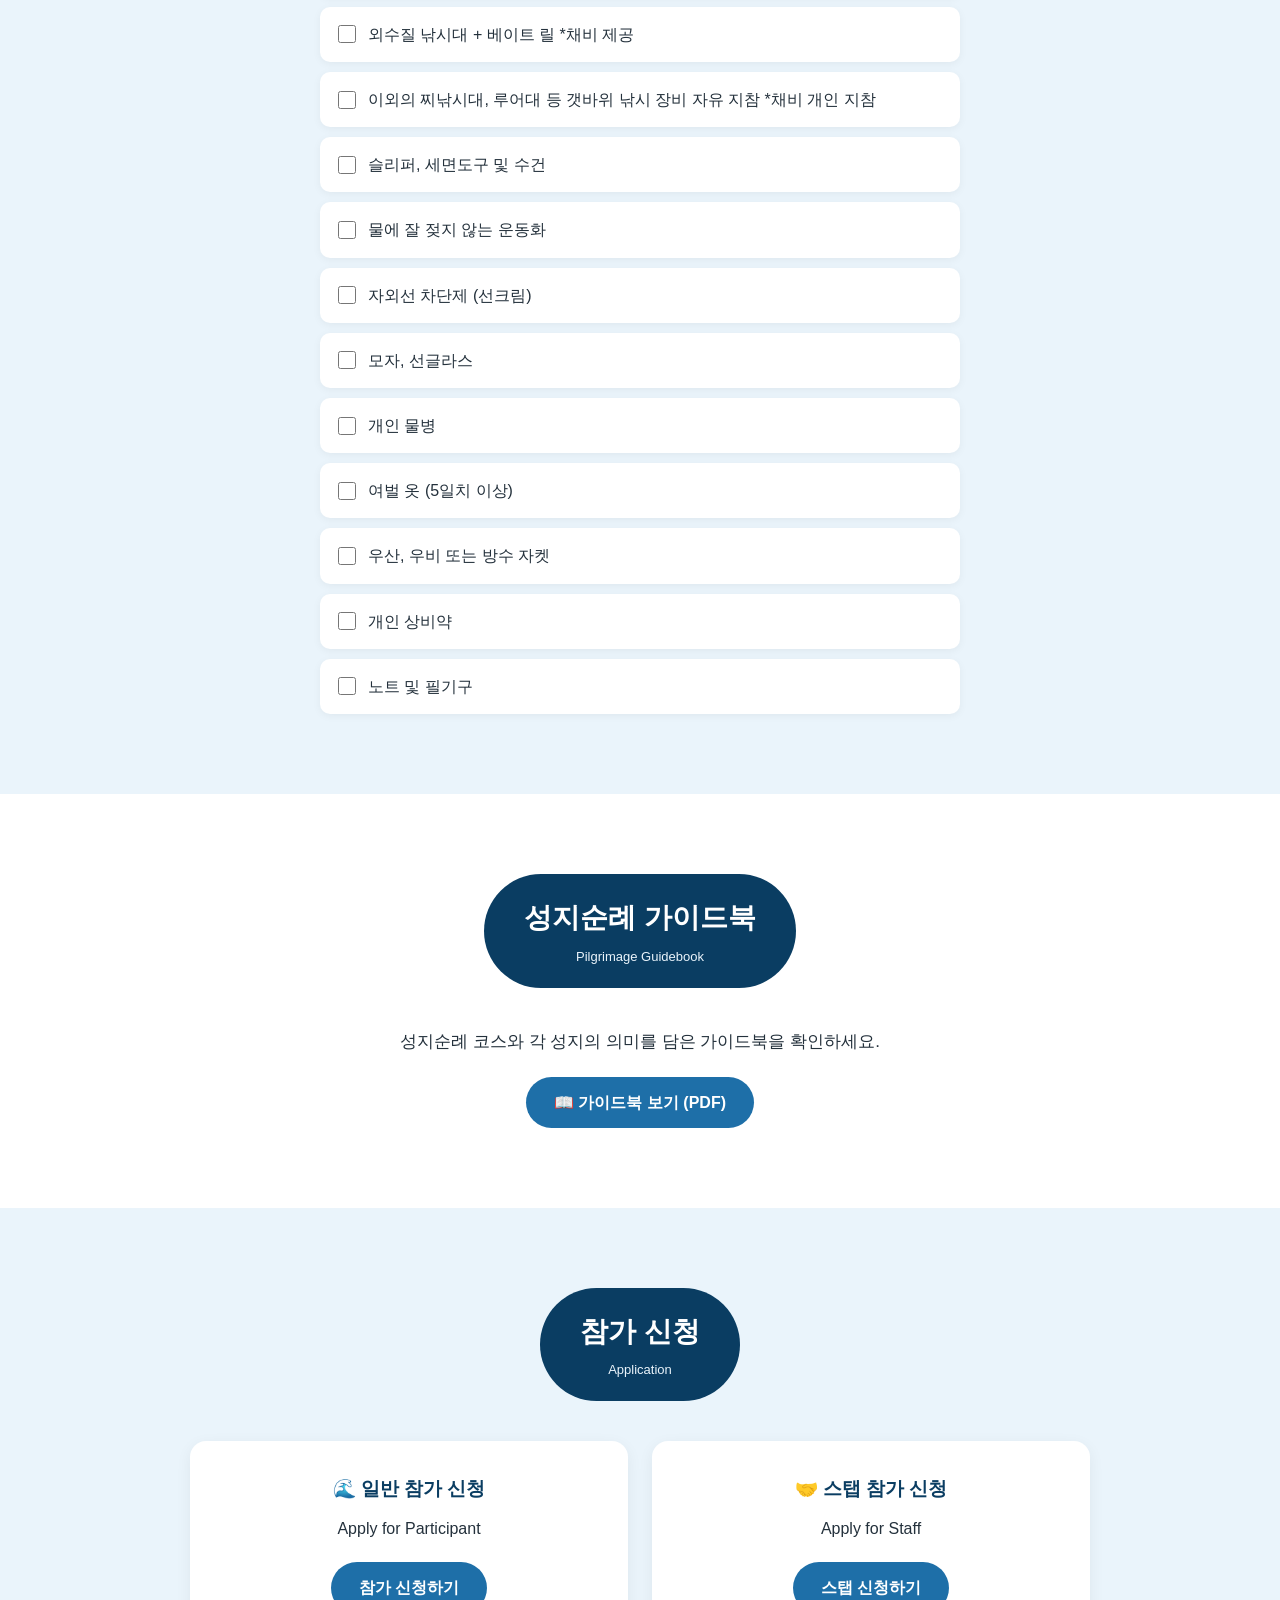
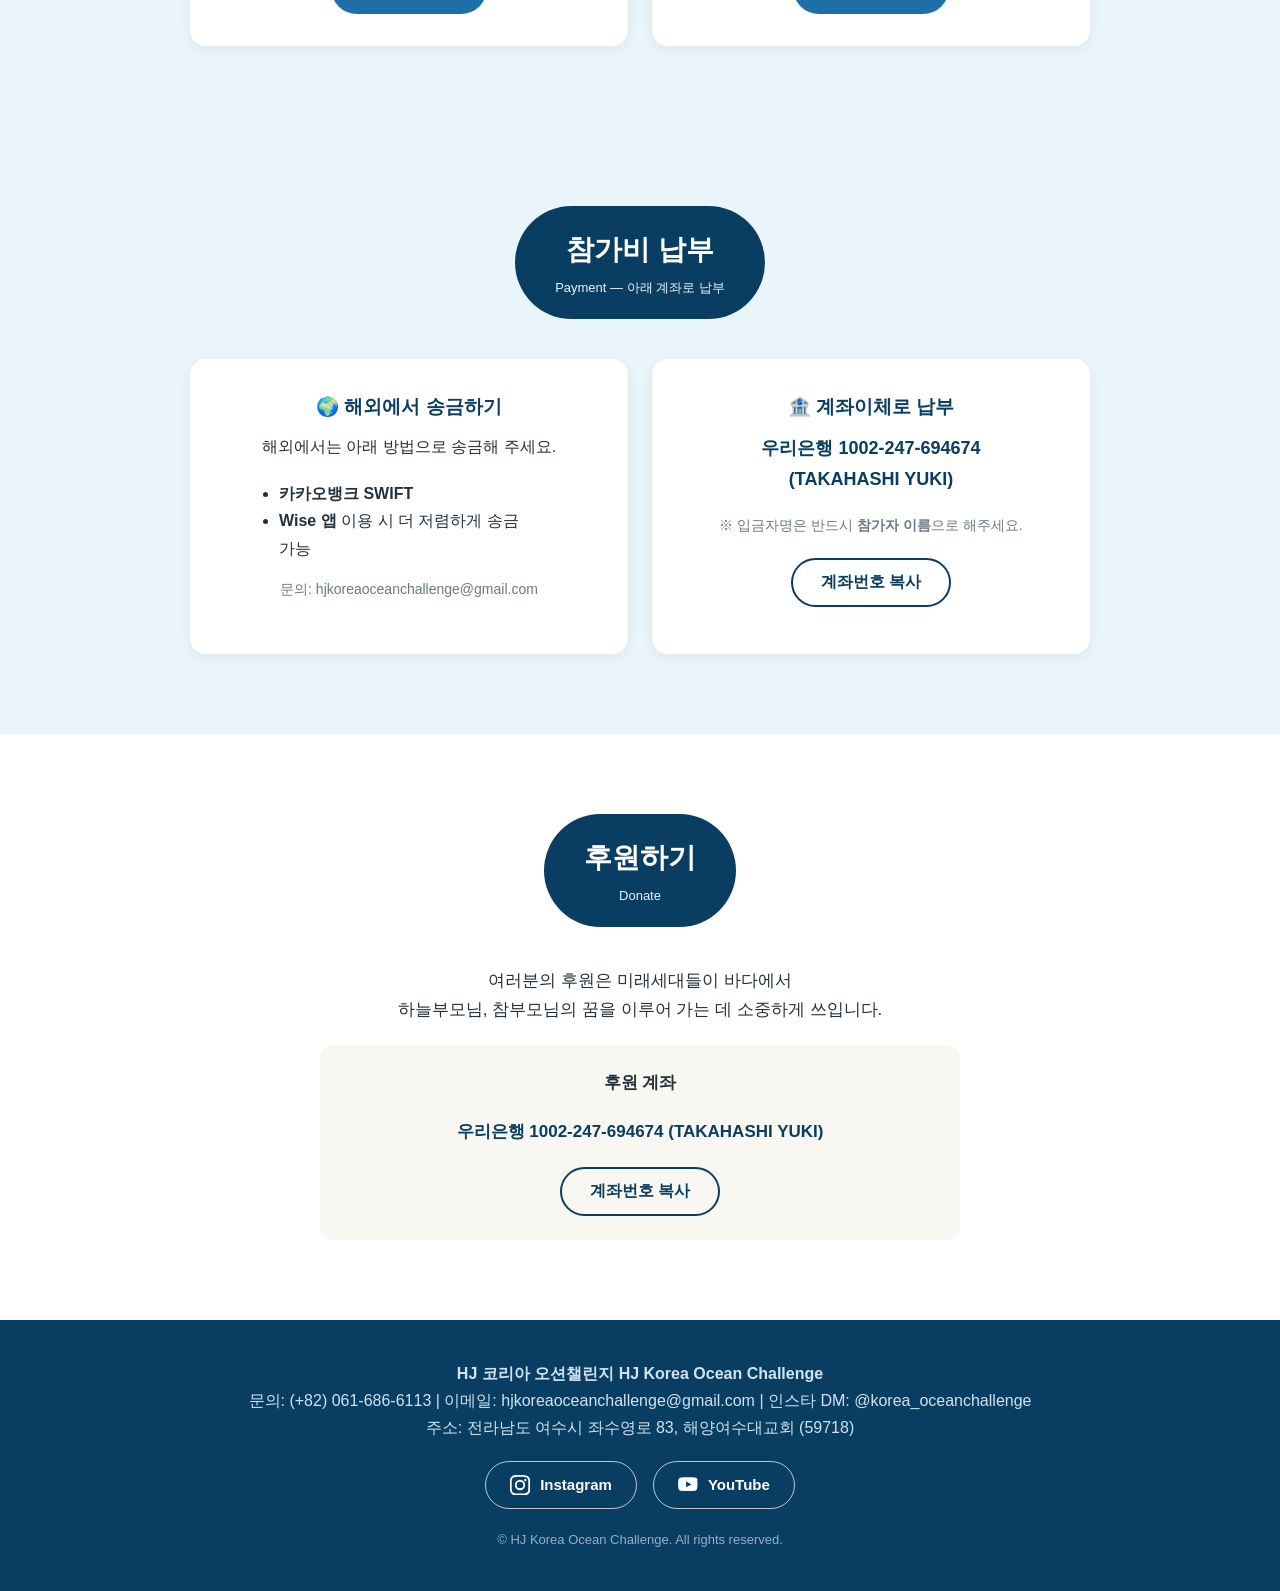
==== commit f68b96f3: "ㅇ" ====
--- a/index.html
+++ b/index.html
@@ -164,14 +164,14 @@
   <section id="payment" class="section section-alt">
     <div class="title-badge">
       <h2 class="section-title">참가비 납부</h2>
-      <p class="section-sub">Payment — 토스 송금 또는 계좌이체</p>
+      <p class="section-sub">Payment — 아래 계좌로 납부</p>
     </div>
     <div class="apply-grid">
       <div class="apply-card">
   <h3>🌍 해외에서 송금하기</h3>
   <p>해외에서는 아래 방법으로 송금해 주세요.</p>
   <ul style="text-align:left; margin: 0 auto 16px; max-width: 260px;">
-    <li><strong>카카오뱅크 SWIFT:</strong> KAKOKR22XXX</li>
+    <li><strong>카카오뱅크 SWIFT</strong></li>
     <li><strong>Wise 앱</strong> 이용 시 더 저렴하게 송금 가능</li>
   </ul>
   <p class="small-note">문의: hjkoreaoceanchallenge@gmail.com</p>
--- a/style.css
+++ b/style.css
@@ -10,7 +10,6 @@
   --ocean-light: #eaf4fb;
   --sand: #f9f7f2;
   --text: #24313c;
-  --toss: #0064ff;
 }
 
 html {
@@ -167,10 +166,6 @@
   border: 2px solid var(--ocean-dark);
 }
 
-.btn-toss {
-  background: var(--toss);
-  color: #fff;
-}
 
 /* ===== 목표 ===== */
 .values-section {
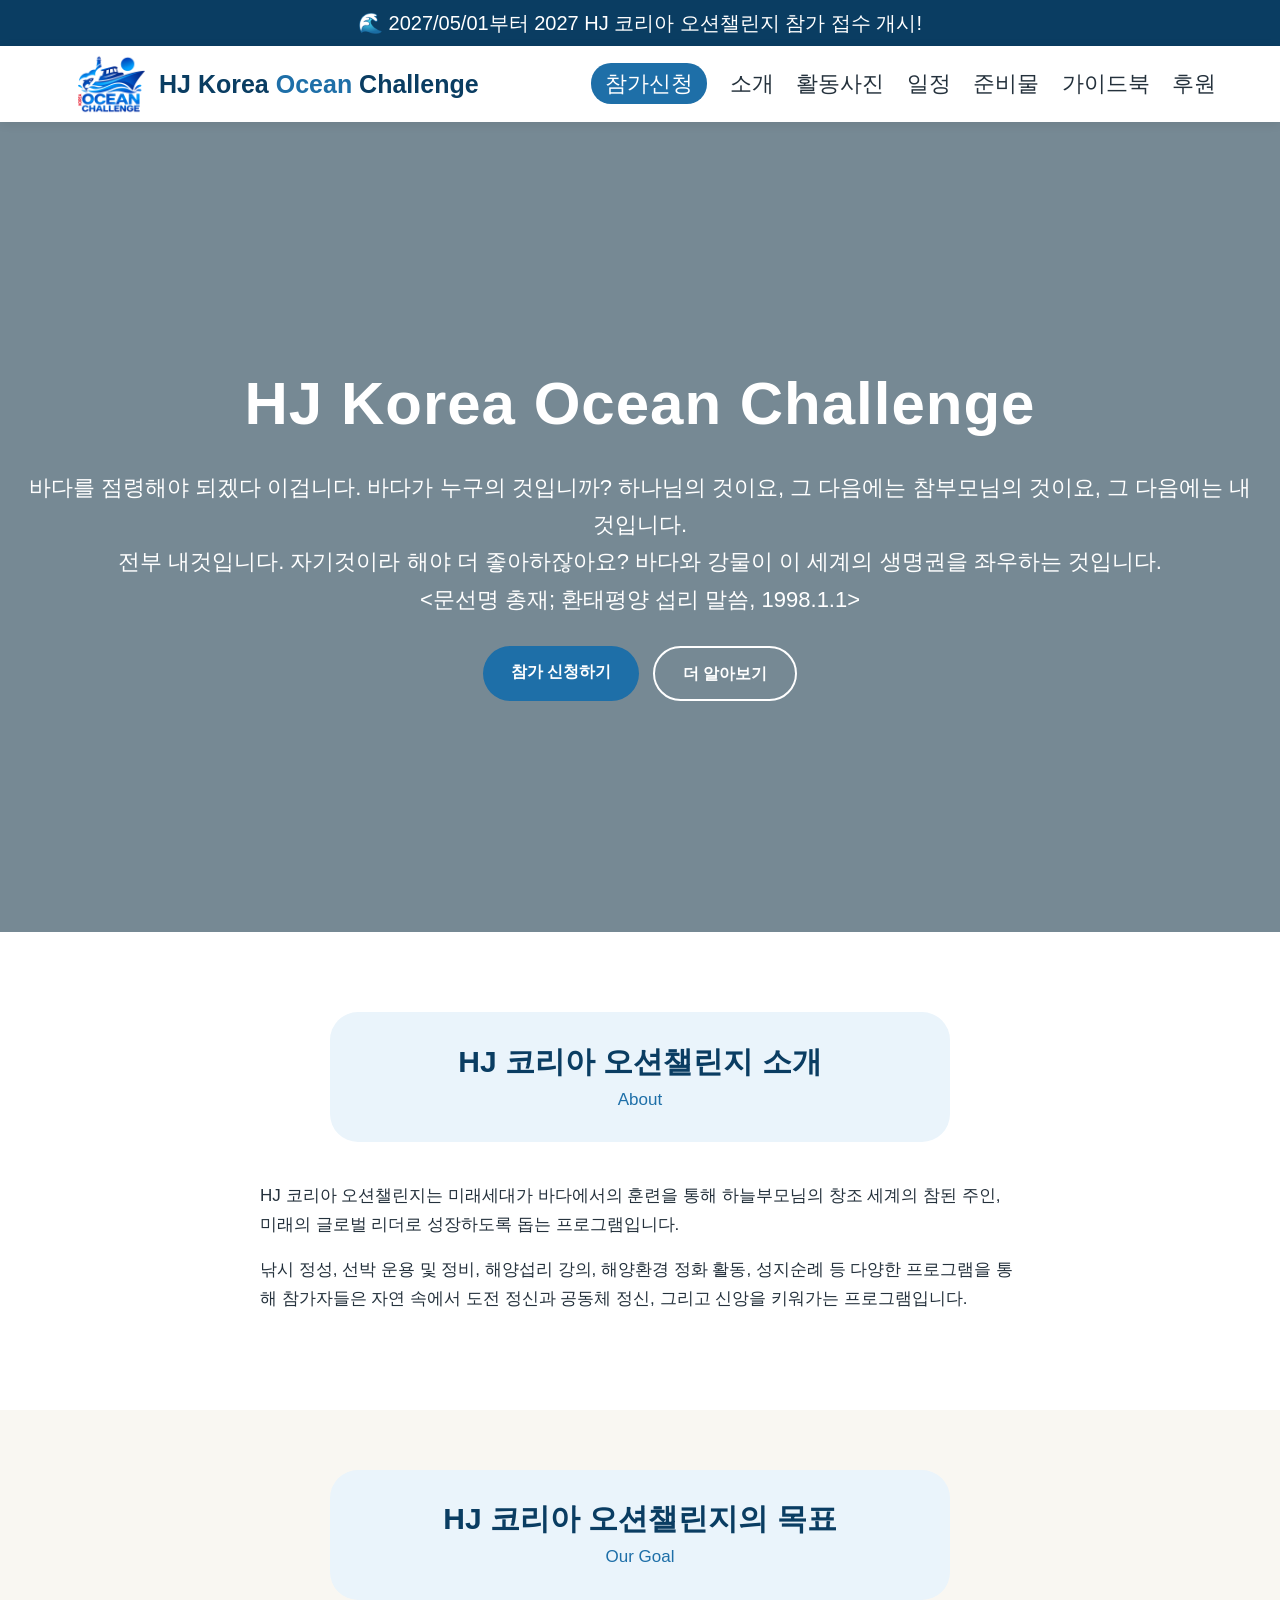
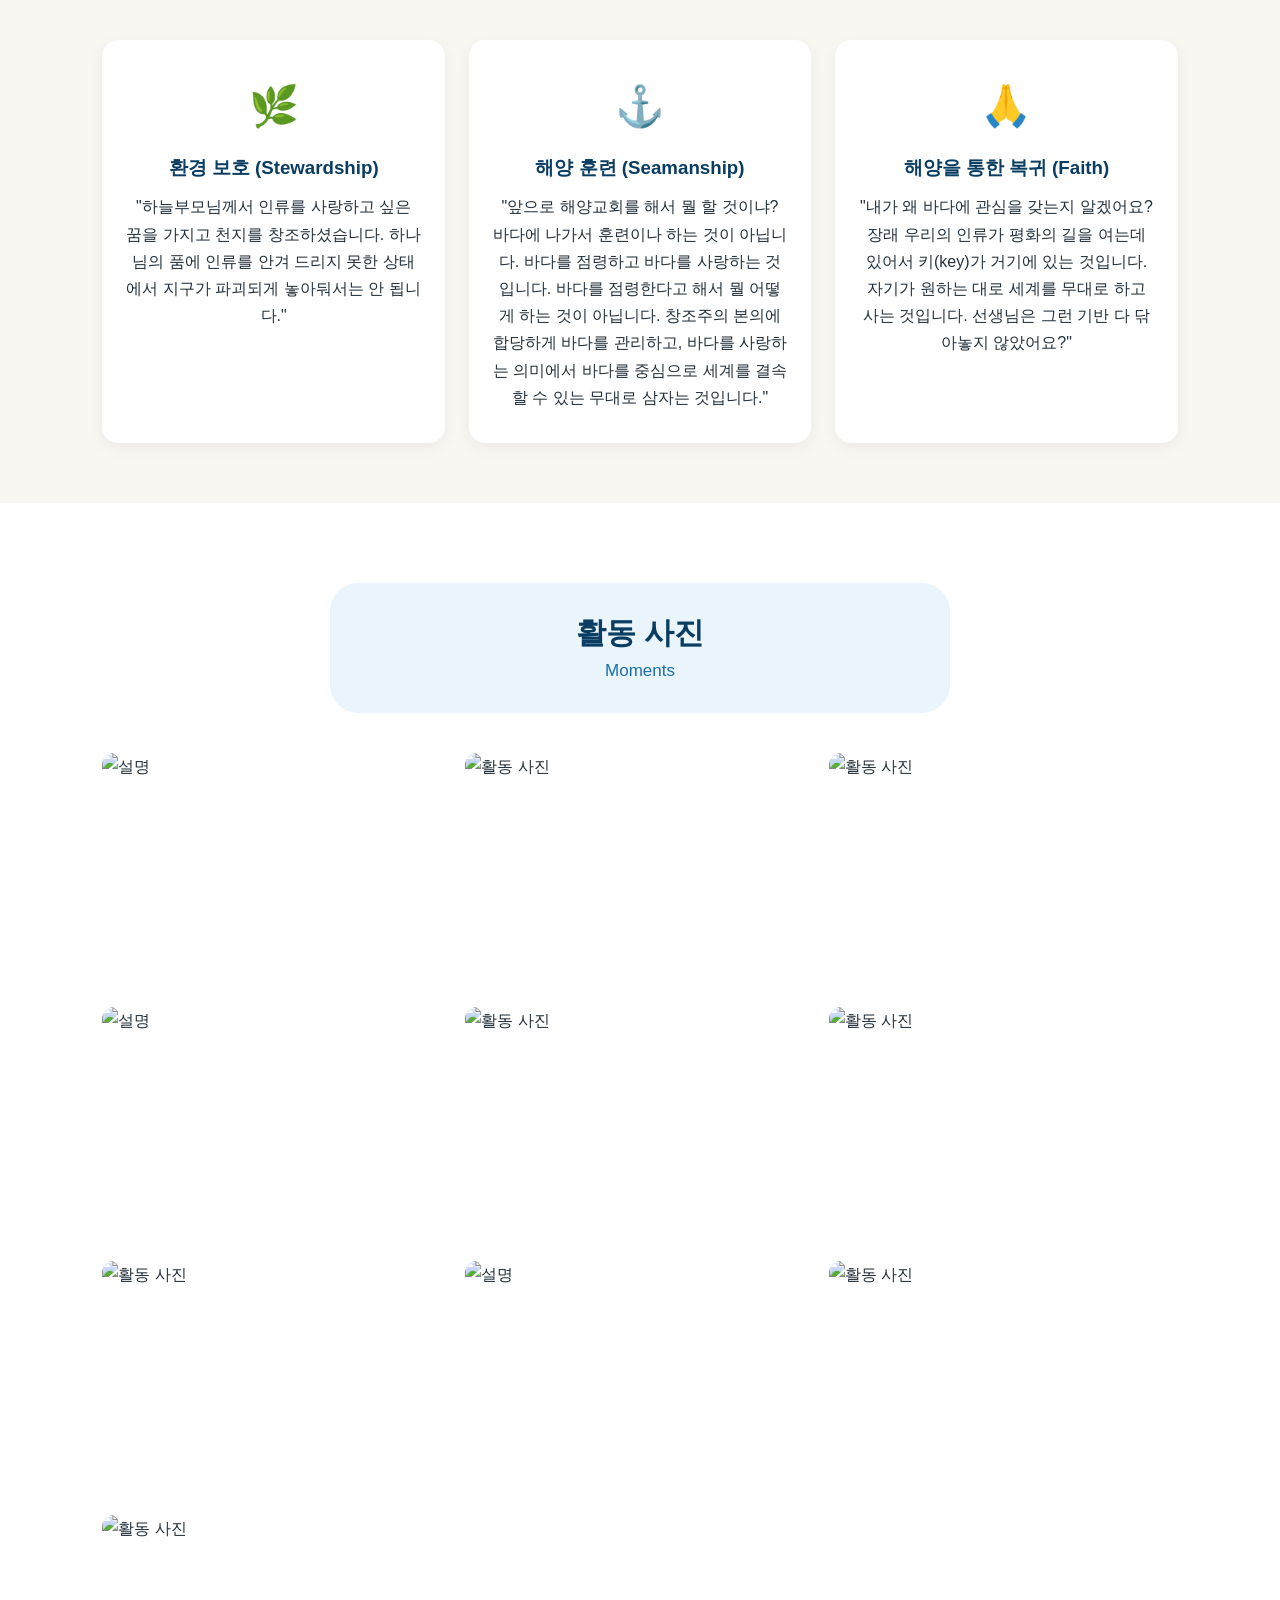
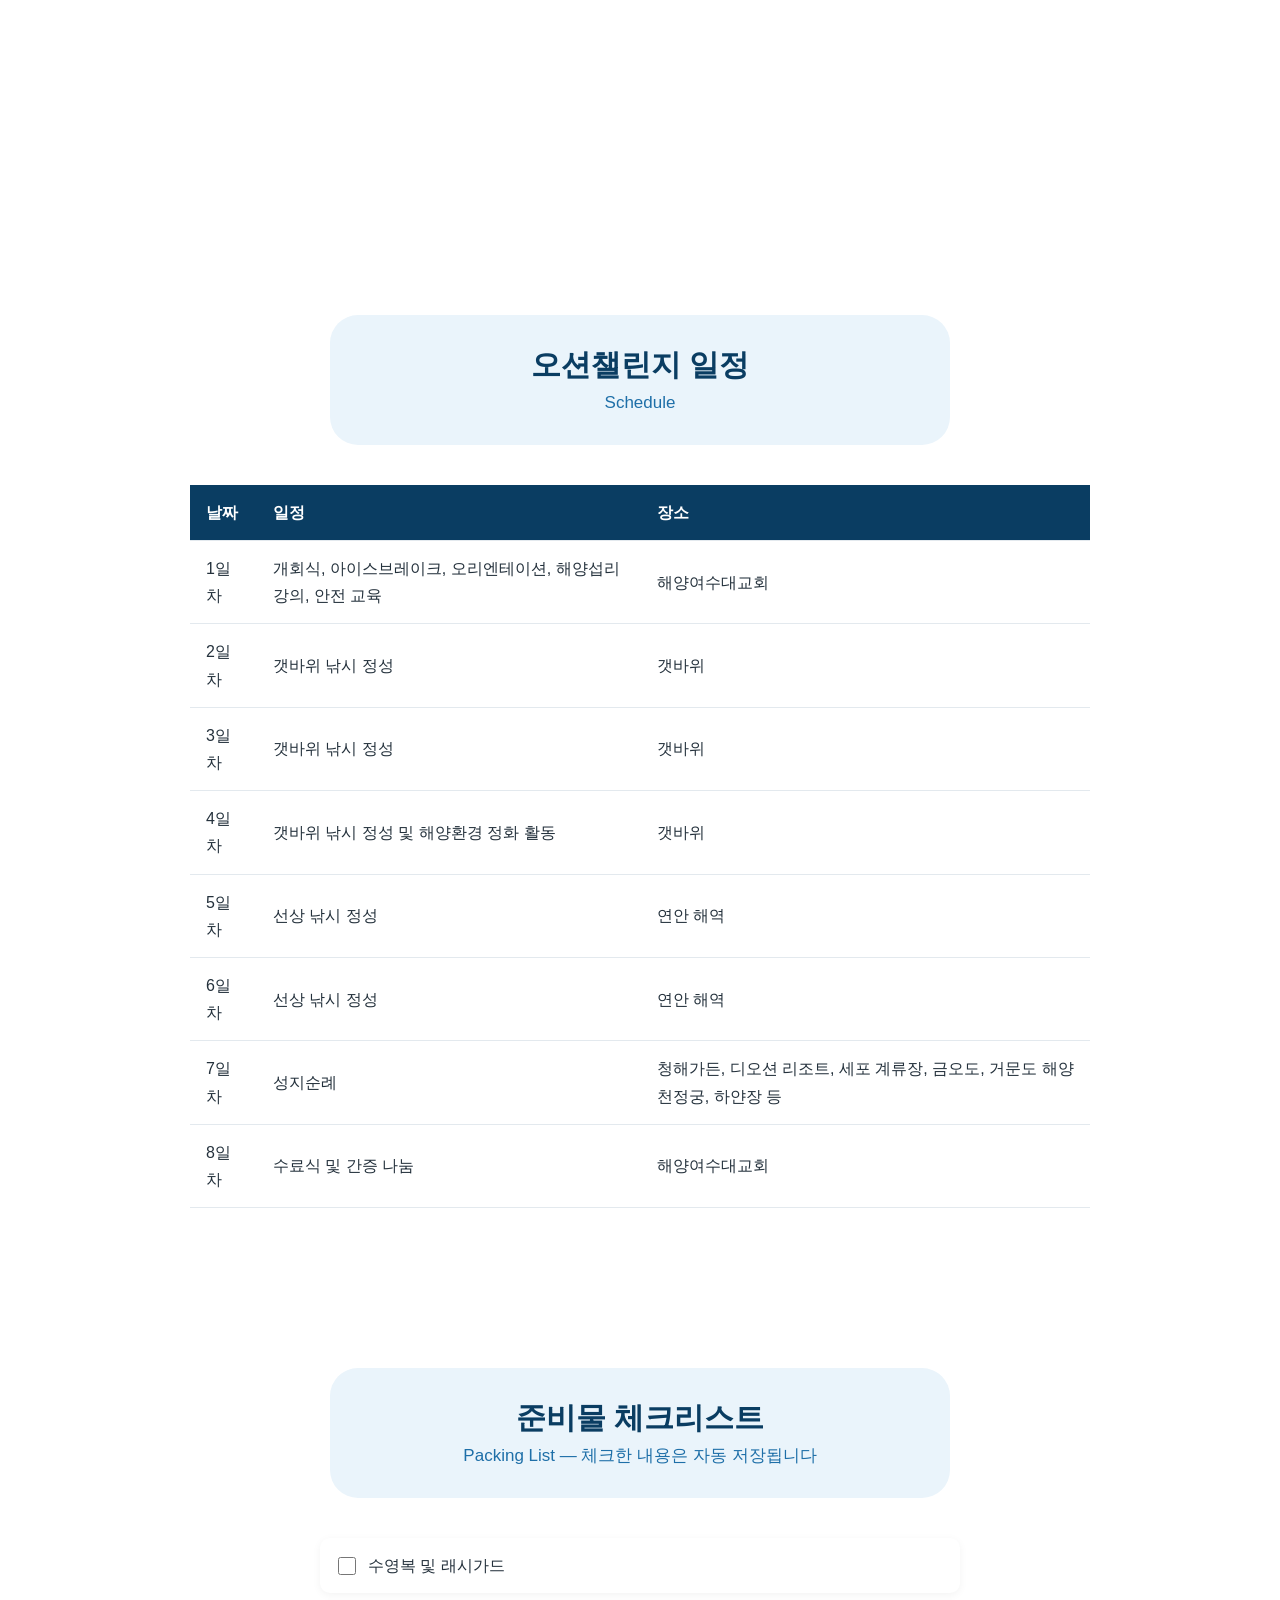
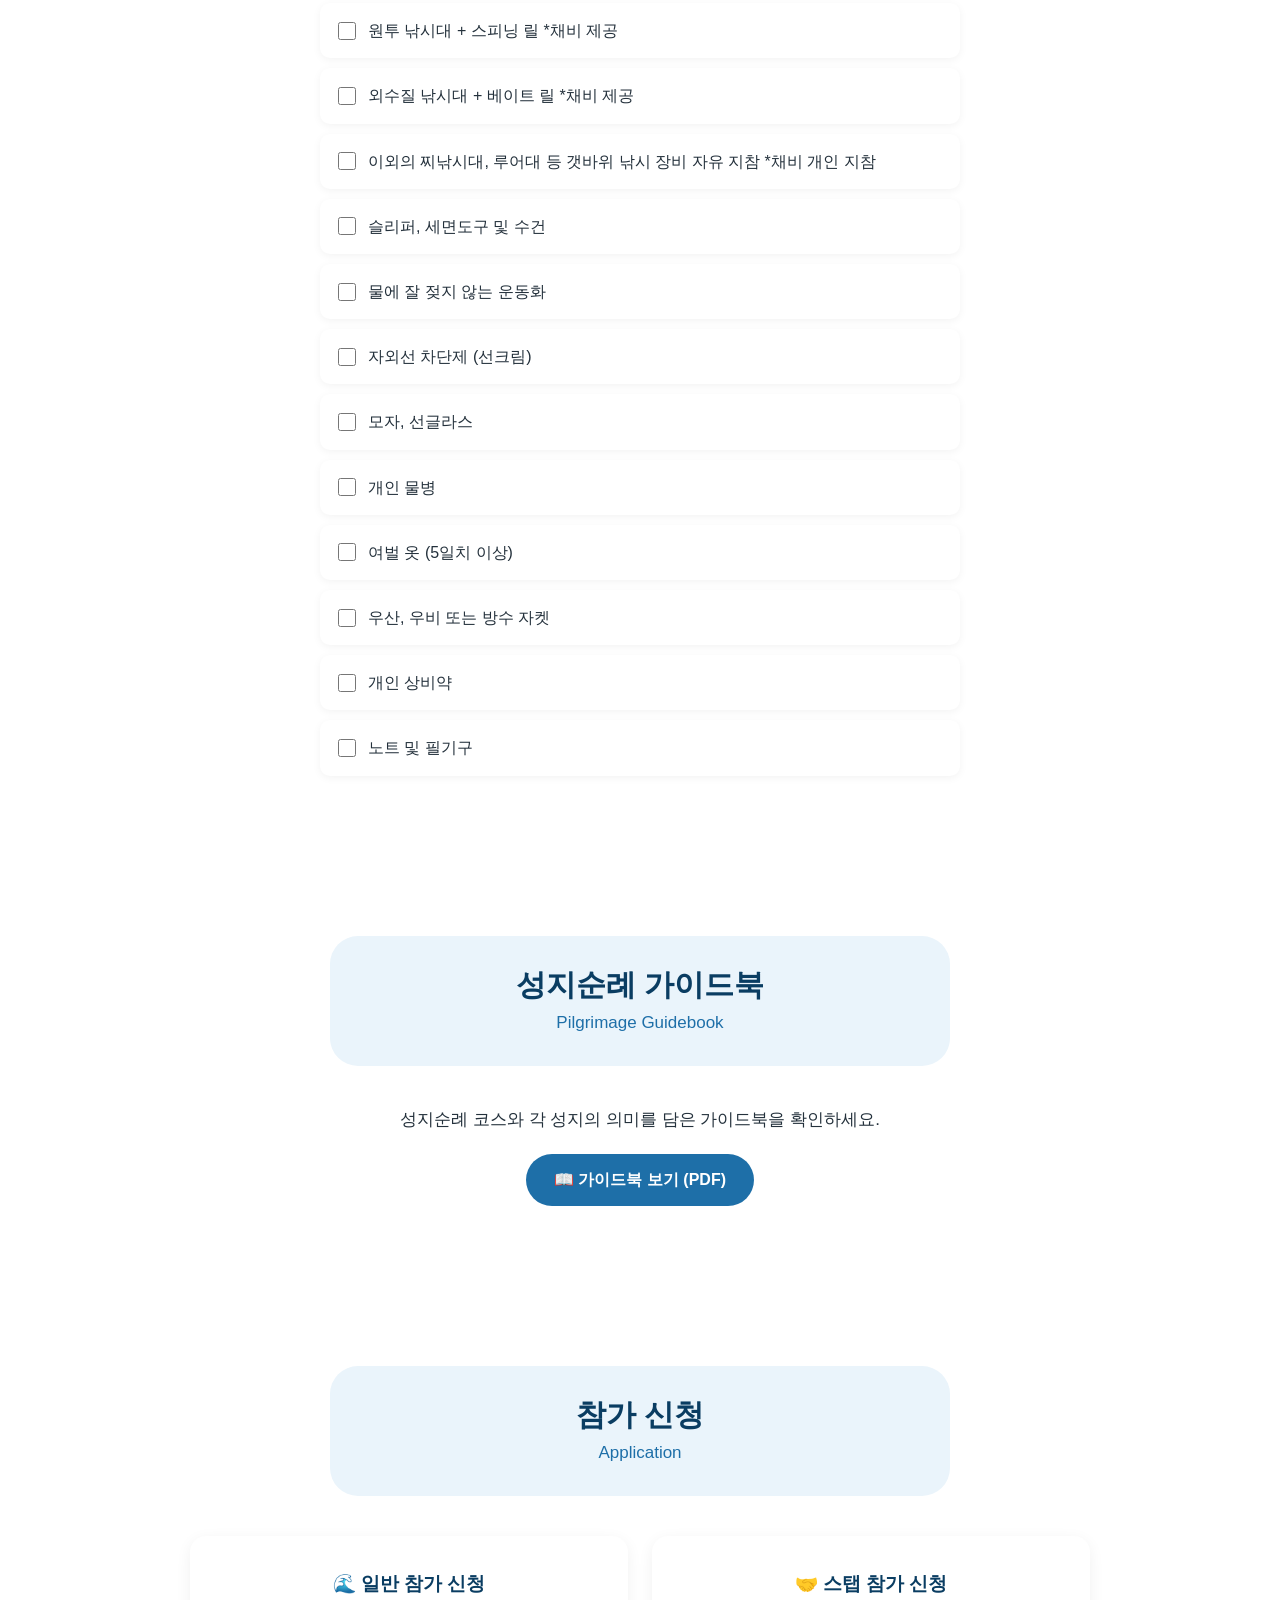
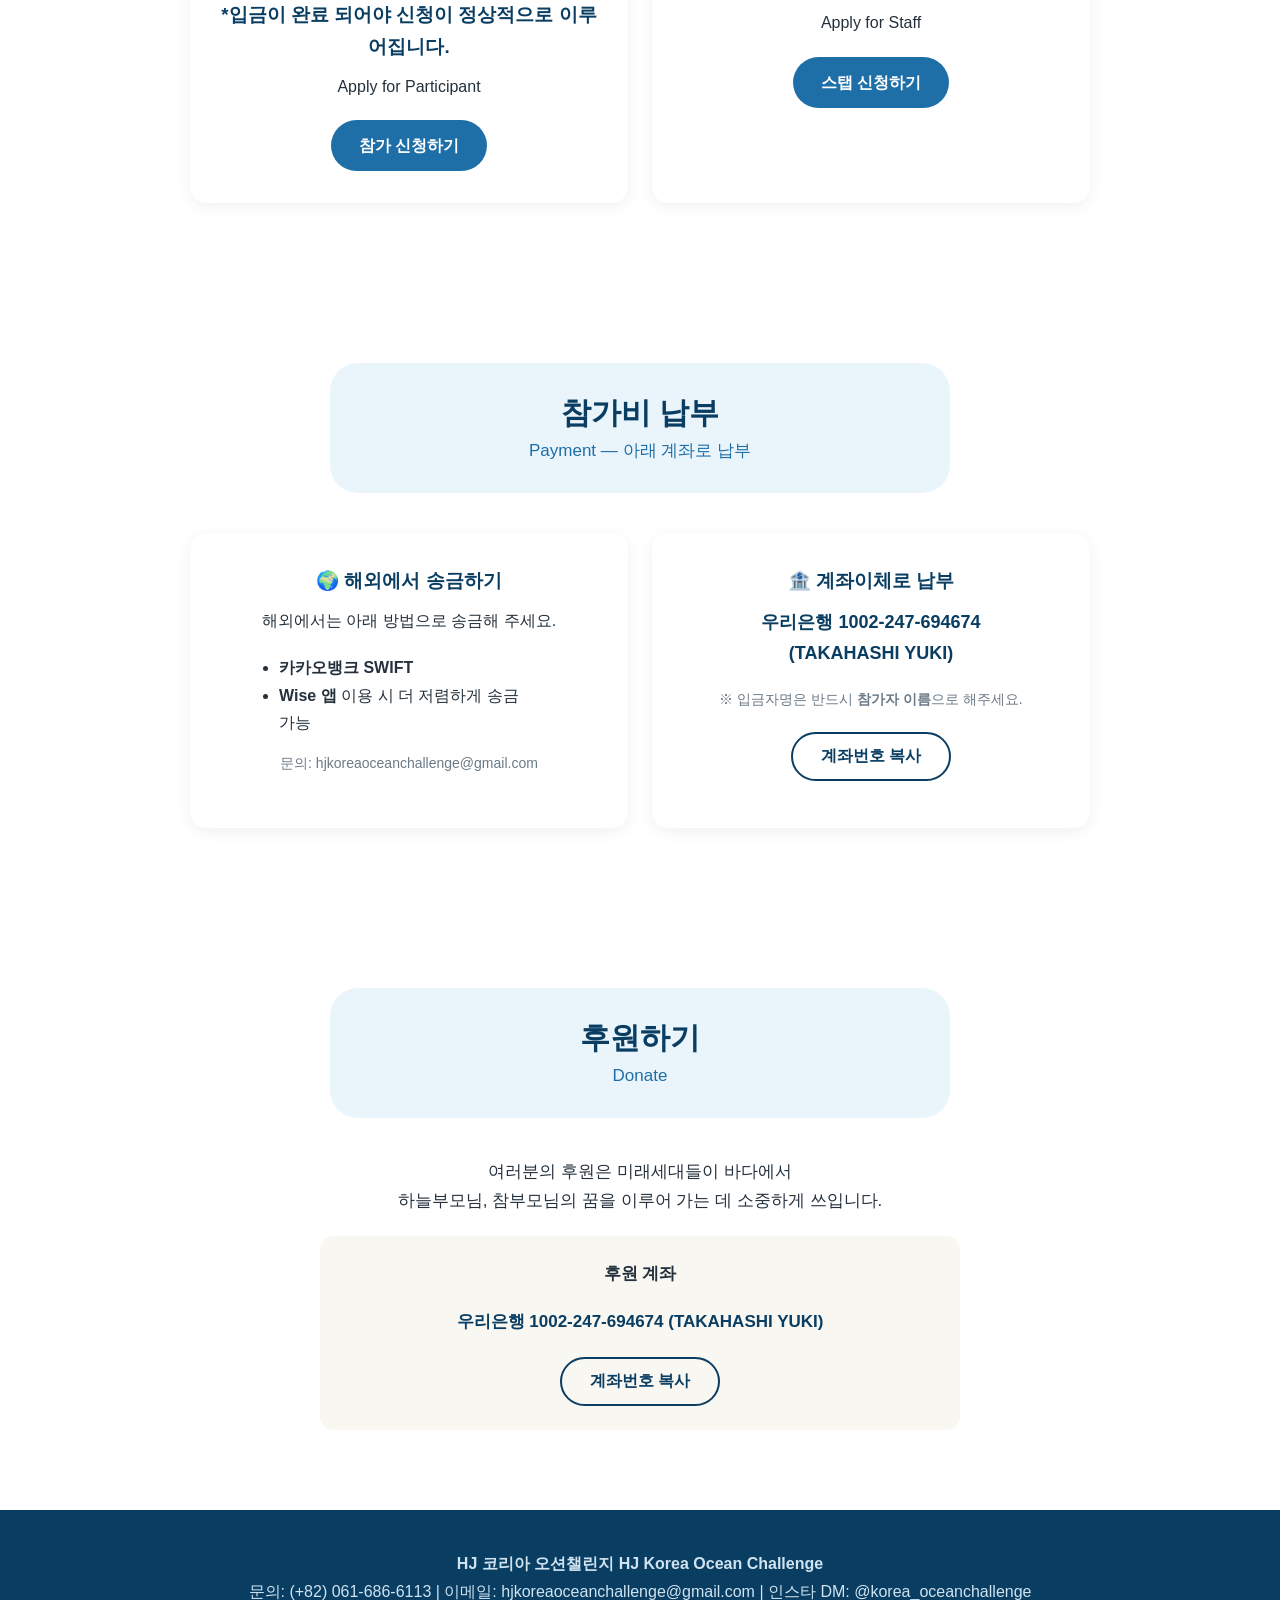
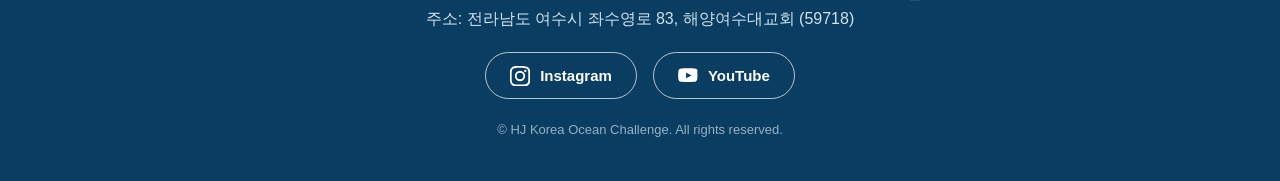
==== commit c748b972: "ds" ====
--- a/index.html
+++ b/index.html
@@ -13,7 +13,7 @@
   <link rel="stylesheet" href="style.css">
 </head>
 <body>
-  <div class="top-banner">🌊 2027 HJ 코리아 오션챌린지 참가 접수중!</div>
+  <div class="top-banner">🌊 2027/05/01부터 2027 HJ 코리아 오션챌린지 참가 접수 개시!</div>
 
 <header class="navbar">
   <a href="#home" class="logo">
@@ -156,7 +156,7 @@
       <p class="section-sub">Application</p>
     </div>
     <div class="apply-grid">
-      <div class="apply-card"><h3>🌊 일반 참가 신청</h3><p>Apply for Participant </p><a href="https://forms.gle/kgQkJh1tkAoTyaiD6" target="_blank" class="btn btn-primary">참가 신청하기</a></div>
+      <div class="apply-card"><h3>🌊 일반 참가 신청<br> *입금이 완료 되어야 신청이 정상적으로 이루어집니다.</h3><p>Apply for Participant </p><a href="https://forms.gle/kgQkJh1tkAoTyaiD6" target="_blank" class="btn btn-primary">참가 신청하기</a></div>
       <div class="apply-card"><h3>🤝 스탭 참가 신청</h3><p>Apply for Staff </p><a href="https://forms.gle/fNZJ9wsT9hjxhkF38" target="_blank" class="btn btn-primary">스탭 신청하기</a></div>
     </div>
   </section>
--- a/style.css
+++ b/style.css
@@ -53,7 +53,7 @@
 }
 
 .logo-img {
-  height: 60px;         /* 로고 높이 - 원하는 크기로 조절 */
+  height: 60px;
   width: auto;
 }
 
@@ -64,7 +64,6 @@
 .logo .highlight {
   color: var(--ocean);
 }
-
 
 .navbar nav a {
   margin-left: 18px;
@@ -166,7 +165,6 @@
   border: 2px solid var(--ocean-dark);
 }
 
-
 /* ===== 목표 ===== */
 .values-section {
   padding: 60px 8%;
@@ -180,6 +178,7 @@
   gap: 24px;
   margin-top: 20px;
 }
+
 .value-card,
 .apply-card {
   background: #fff;
@@ -206,7 +205,7 @@
 }
 
 .section-alt {
-  background: var(--ocean-light);
+  background: var(--#fff);
 }
 
 .section-title {
@@ -360,37 +359,7 @@
   opacity: .7;
 }
 
-/* ===== 모바일 반응형 ===== */
-@media (max-width: 768px) {
-  #menu-toggle {
-    display: block;
-  }
-
-  .navbar nav {
-    display: none;
-    position: absolute;
-    top: 100%;
-    left: 0;
-    right: 0;
-    background: #fff;
-    flex-direction: column;
-    padding: 16px;
-    box-shadow: 0 8px 16px rgba(0, 0, 0, .1);
-  }
-
-  .navbar nav.open {
-    display: flex;
-  }
-
-  .navbar nav a {
-    margin: 8px 0;
-  }
-}
-
-/* ===== 소개/목표/일정/가이드북/참가신청 배경 사진 (불투명도 50%) ===== */
-
-/* ===== 배경 사진 (불투명도 50% + 패럴랙스 스크롤) ===== */
-
+/* ===== 섹션 배경 사진 ===== */
 #about,
 .values-section,
 #schedule,
@@ -406,159 +375,77 @@
 
 .values-section {
   background-image:
-    linear-gradient(rgba(255,255,255,0.5), rgba(255,255,255,0.5)),
+    linear-gradient(rgba(255, 255, 255, 0.5), rgba(255, 255, 255, 0.5)),
     url("images/KakaoTalk_20250319_192139650_04.jpg");
 }
 
 #schedule {
   background-image:
-    linear-gradient(rgba(255,255,255,0.5), rgba(255,255,255,0.5)),
+    linear-gradient(rgba(255, 255, 255, 0.5), rgba(255, 255, 255, 0.5)),
     url("images/1740142766623-16.jpg");
 }
 
 #packing {
   background-image:
-    linear-gradient(rgba(255,255,255,0.5), rgba(255,255,255,0.5)),
+    linear-gradient(rgba(255, 255, 255, 0.5), rgba(255, 255, 255, 0.5)),
     url("images/1740142766623-16.jpg");
 }
 
 #apply {
   background-image:
-    linear-gradient(rgba(255,255,255,0.5), rgba(255,255,255,0.5)),
+    linear-gradient(rgba(255, 255, 255, 0.5), rgba(255, 255, 255, 0.5)),
     url("images/kumiko22.jpg");
 }
 
 #payment {
   background-image:
-    linear-gradient(rgba(255,255,255,0.5), rgba(255,255,255,0.5)),
+    linear-gradient(rgba(255, 255, 255, 0.5), rgba(255, 255, 255, 0.5)),
     url("images/kumiko22.jpg");
 }
 
-/* 모바일에서는 fixed가 작동하지 않으므로 일반 스크롤로 전환 */
-@media (max-width: 768px) {
-  #menu-toggle {
-    display: block;
-  }
-
-  .navbar nav {
-    display: none;
-    position: absolute;
-    top: 100%;
-    left: 0;
-    right: 0;
-    background: #fff;
-    flex-direction: column;
-    padding: 16px;
-    box-shadow: 0 8px 16px rgba(0, 0, 0, .1);
-  }
-
-  .navbar nav.open {
-    display: flex;
-  }
-
-  .navbar nav a {
-    margin: 8px 0;
-    font-size: 17px; /* 모바일용 글자 크기 축소 */
-  }
-
-  /* 로고 크기 축소 */
-  .logo-img {
-    height: 40px;
-  }
-
-  .logo-text {
-    font-size: 18px;
-  }
-
-  .logo {
-    font-size: 18px;
-    gap: 8px;
-  }
-
-  /* 히어로 섹션 여백 축소 */
-  .hero {
-    height: auto;
-    min-height: 70vh;
-    padding: 60px 16px;
-  }
-
-  .hero p {
-    font-size: 15px;
-    line-height: 1.6;
-  }
-
-  /* 섹션 좌우 여백 축소 */
-  .section,
-  .section-alt,
-  .values-section {
-    padding: 50px 6%;
-  }
-
-  /* 제목 배지 크기 축소 */
-  .title-badge {
-    padding: 14px 24px;
-  }
-
-  /* 갤러리 사진 높이 축소 */
-  .gallery-grid img {
-    height: 180px;
-  }
-
-  /* 일정 표: 가로 스크롤 유지하되 글자 축소 */
-  .schedule-table th,
-  .schedule-table td {
-    padding: 10px 12px;
-    font-size: 14px;
-  }
-
-  /* 참가/후원 카드 세로 배치 시 여백 축소 */
-  .value-card,
-  .apply-card {
-    padding: 24px 18px;
-  }
-
-  /* 소셜 링크 버튼 폭 조정 */
-  .social-links a {
-    min-width: 120px;
-    font-size: 14px;
-    padding: 9px 18px;
-  }
-}
-
-
-/* ===== 제목 배지 (네이비 원형/알약) ===== */
+/* ===== 제목 배지 ===== */
 .title-badge {
-  display: inline-flex;
+  width: min(92%, 620px);
+  min-height: 130px;
+
+  display: flex;
   flex-direction: column;
   align-items: center;
   justify-content: center;
-  background: var(--ocean-dark);
-  color: #fff;
-  padding: 20px 40px;
-  border-radius: 999px;
+
+  background: var(--ocean-light);
+  color: var(--ocean-dark);
+
+  border-radius: 28px;
+
   margin: 0 auto 40px;
+  padding: 24px 30px;
+
+  text-align: center;
 }
 
 .title-badge .section-title {
-  color: #fff;
+  color: var(--ocean-dark);
   font-weight: 800;
   margin: 0;
-  font-size: clamp(20px, 3vw, 28px);
+
+  font-size: clamp(20px, 3vw, 30px);
+  line-height: 1.2;
+
+  white-space: nowrap;
 }
 
 .title-badge .section-sub {
-  color: #eaf4fb;
+  color: var(--ocean);
   font-weight: 400;
-  font-size: 13px;
-  margin: 4px 0 0;
-}
-
-.section,
-.section-alt,
-.values-section {
-  text-align: center;
-}
-
+
+  font-size: 17px;
+  line-height: 1.2;
+
+  margin: 10px 0 0;
+}
+
+/* ===== 소셜 링크 ===== */
 .social-links {
   display: flex;
   justify-content: center;
@@ -598,4 +485,112 @@
 
 .social-links a:hover svg {
   fill: var(--ocean-dark);
+}
+
+/* ===== 모바일 ===== */
+@media (max-width: 768px) {
+  #menu-toggle {
+    display: block;
+  }
+
+  .navbar nav {
+    display: none;
+    position: absolute;
+    top: 100%;
+    left: 0;
+    right: 0;
+    background: #fff;
+    flex-direction: column;
+    padding: 16px;
+    box-shadow: 0 8px 16px rgba(0, 0, 0, .1);
+  }
+
+  .navbar nav.open {
+    display: flex;
+  }
+
+  .navbar nav a {
+    margin: 8px 0;
+    font-size: 17px;
+  }
+
+  .logo-img {
+    height: 40px;
+  }
+
+  .logo-text {
+    font-size: 18px;
+  }
+
+  .logo {
+    font-size: 18px;
+    gap: 8px;
+  }
+
+  .hero {
+    height: auto;
+    min-height: 70vh;
+    padding: 60px 16px;
+  }
+
+  .hero p {
+    font-size: 15px;
+    line-height: 1.6;
+  }
+
+  .section,
+  .section-alt,
+  .values-section {
+    padding: 50px 6%;
+  }
+
+  .title-badge {
+  width: 92%;
+  min-height: 100px;
+  padding: 18px 15px;
+  margin-bottom: 30px;
+  border-radius: 22px;
+}
+
+.title-badge .section-title {
+  font-size: clamp(18px, 5vw, 24px);
+  white-space: nowrap;
+}
+
+.title-badge .section-sub {
+  font-size: 16px;
+  margin-top: 8px;
+}
+
+  .gallery-grid img {
+    height: 180px;
+  }
+
+  .schedule-table th,
+  .schedule-table td {
+    padding: 10px 12px;
+    font-size: 14px;
+  }
+
+  .value-card,
+  .apply-card {
+    padding: 24px 18px;
+  }
+
+  .social-links a {
+    min-width: 120px;
+    font-size: 14px;
+    padding: 9px 18px;
+  }
+
+  /* 모바일에서는 일반 스크롤 */
+  #about,
+  .values-section,
+  #schedule,
+  #packing,
+  #guidebook,
+  #apply,
+  #payment {
+    background-attachment: scroll;
+  }
 }
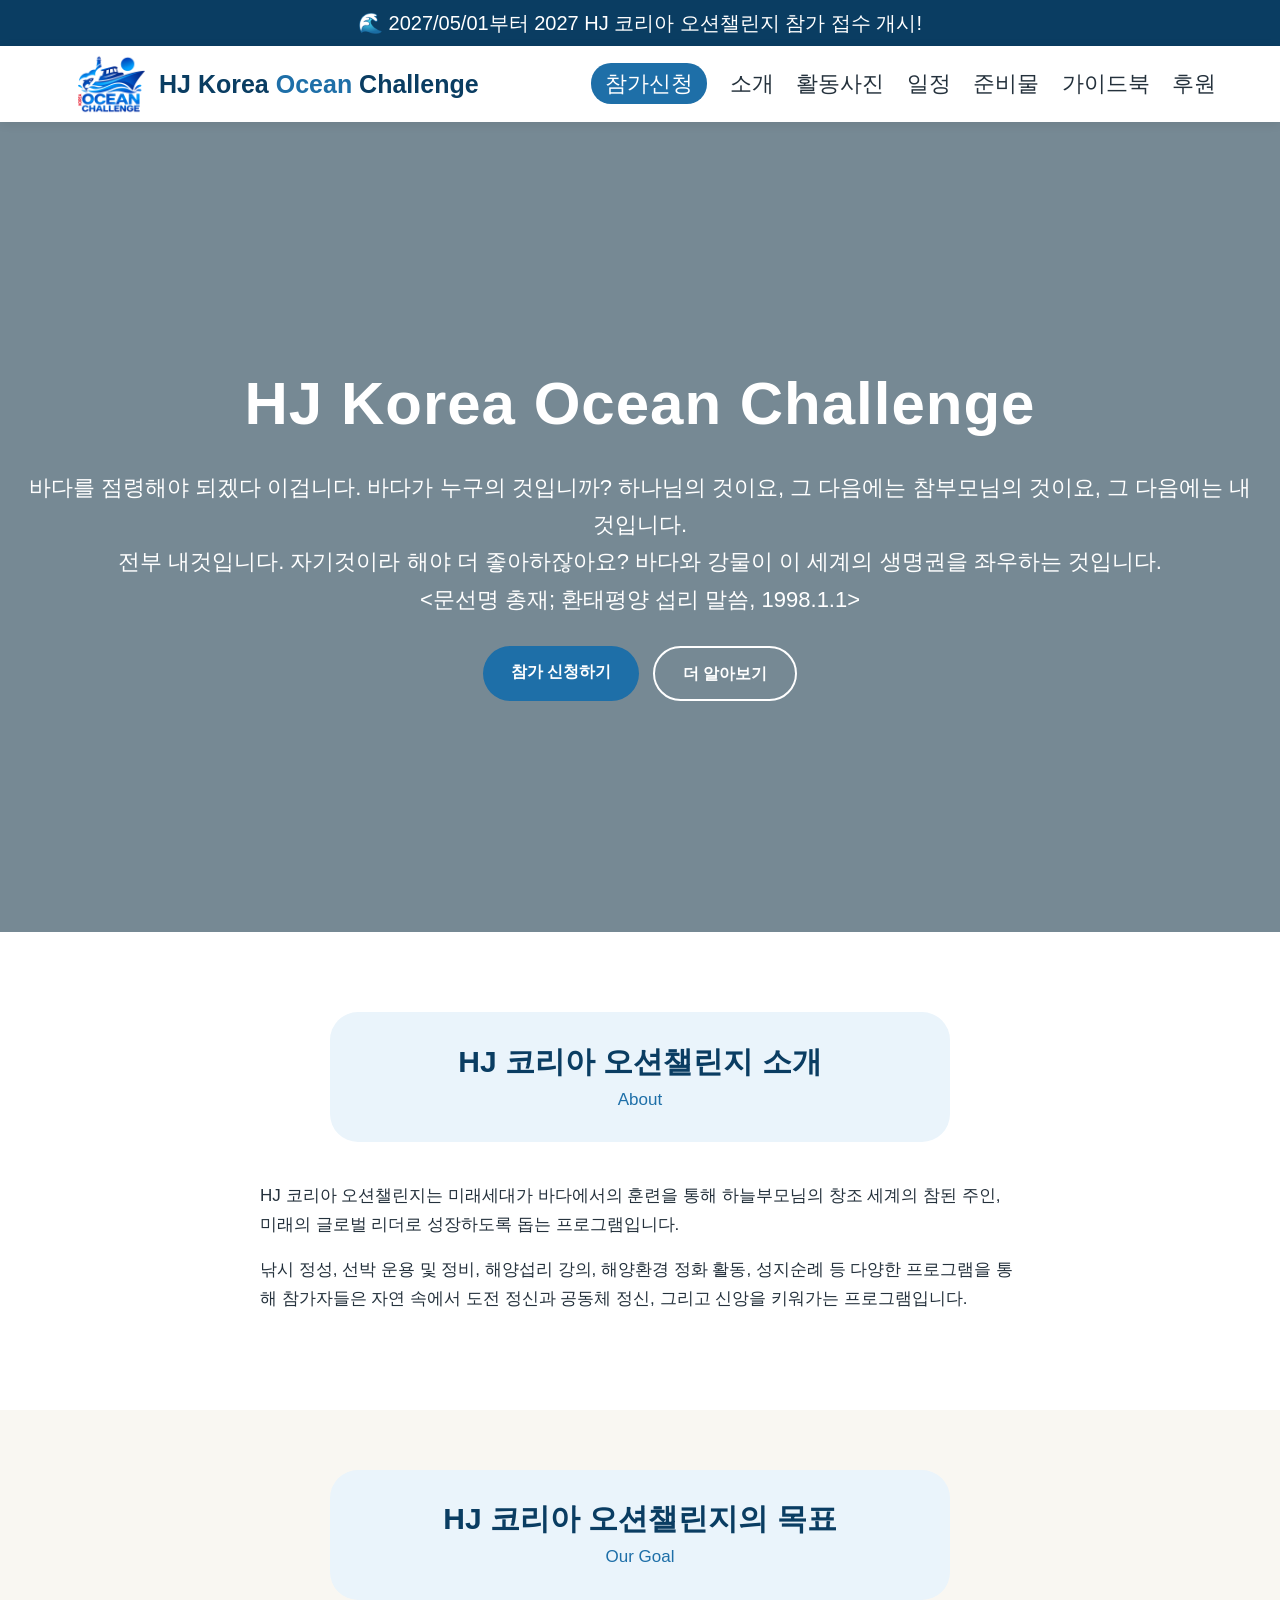
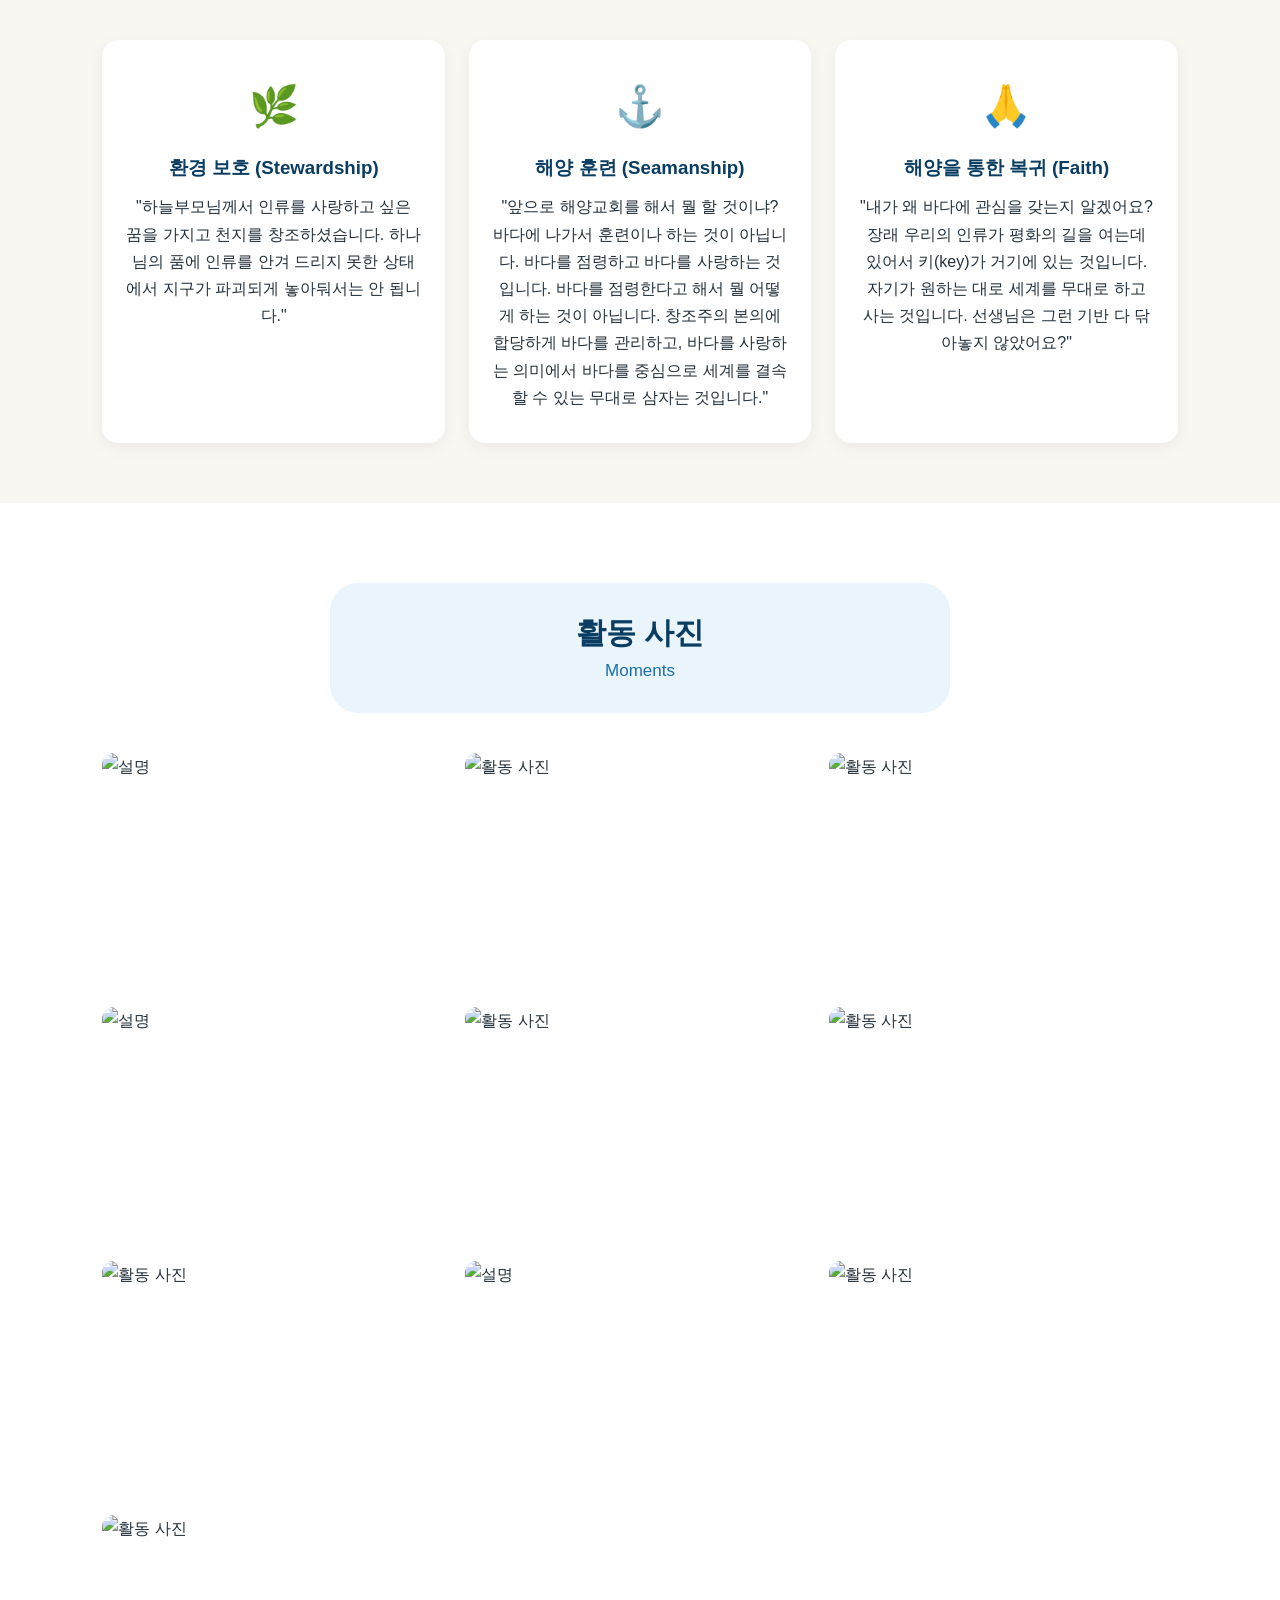
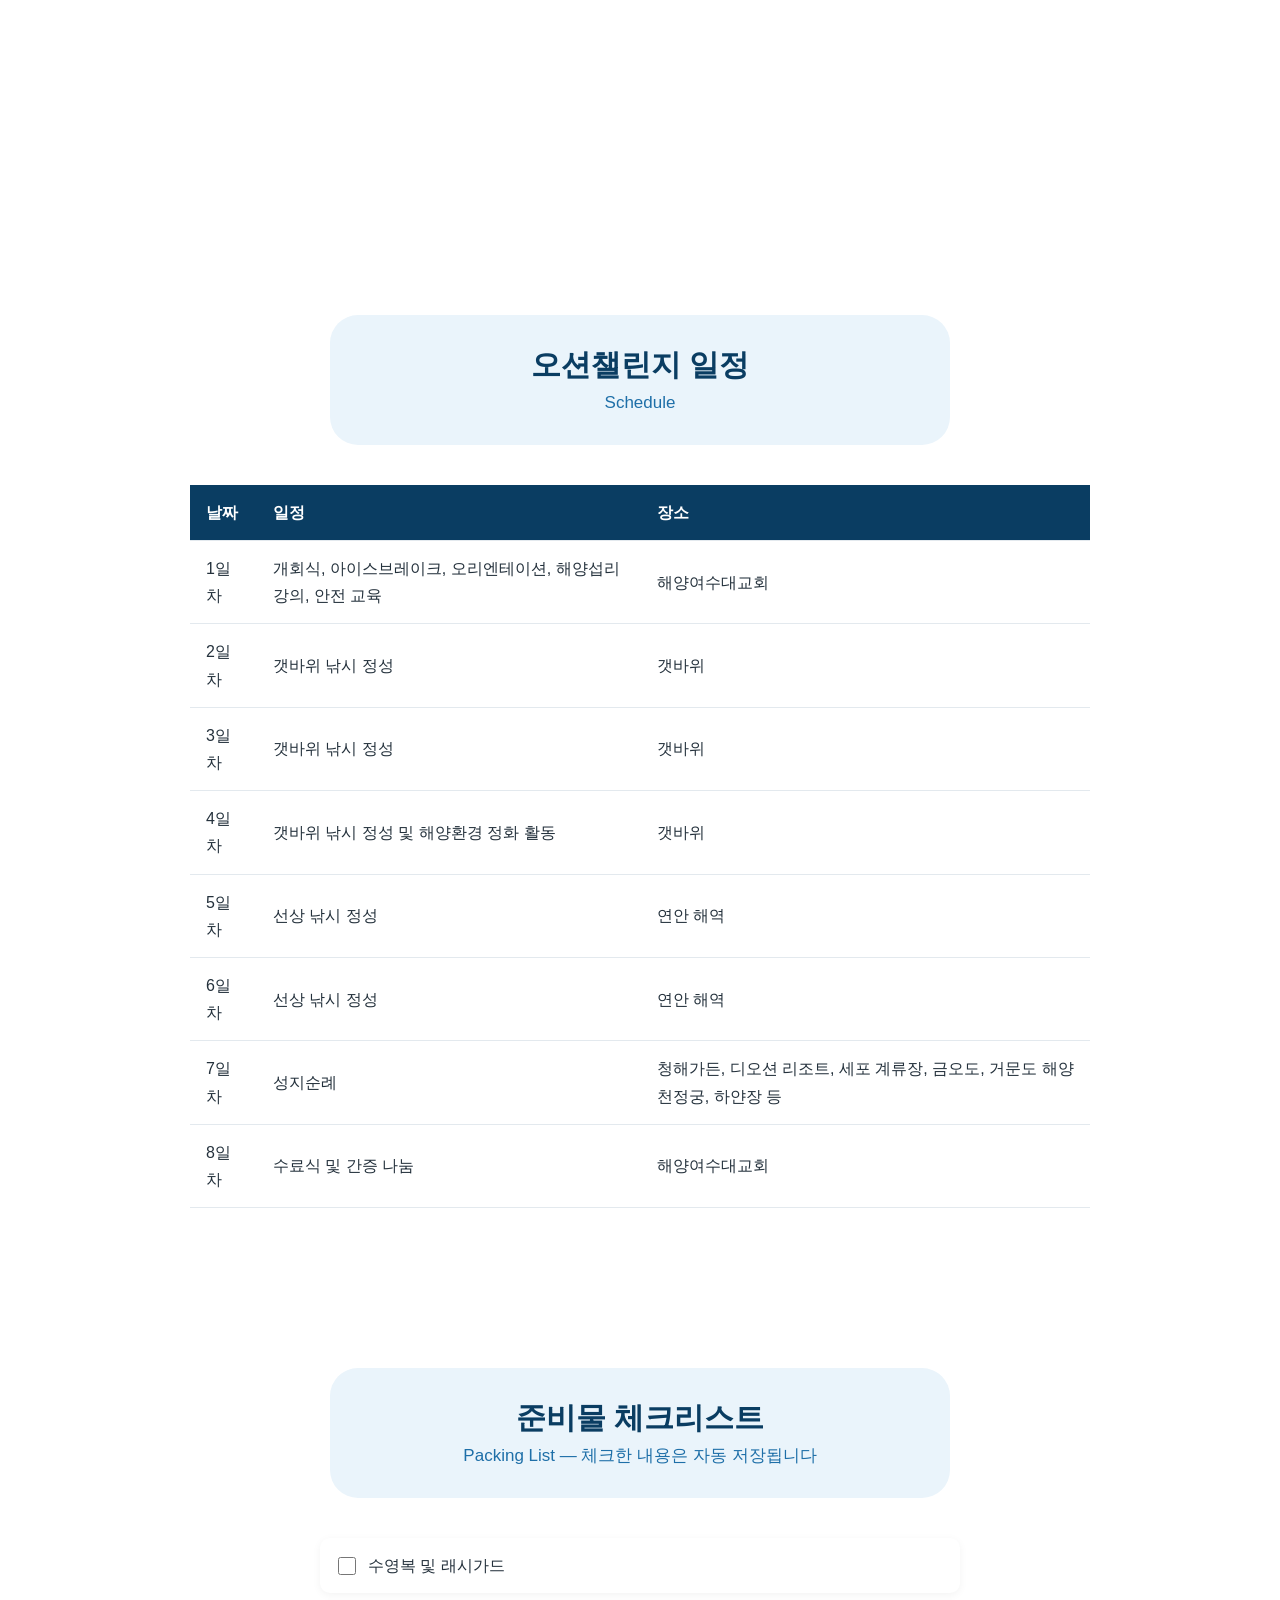
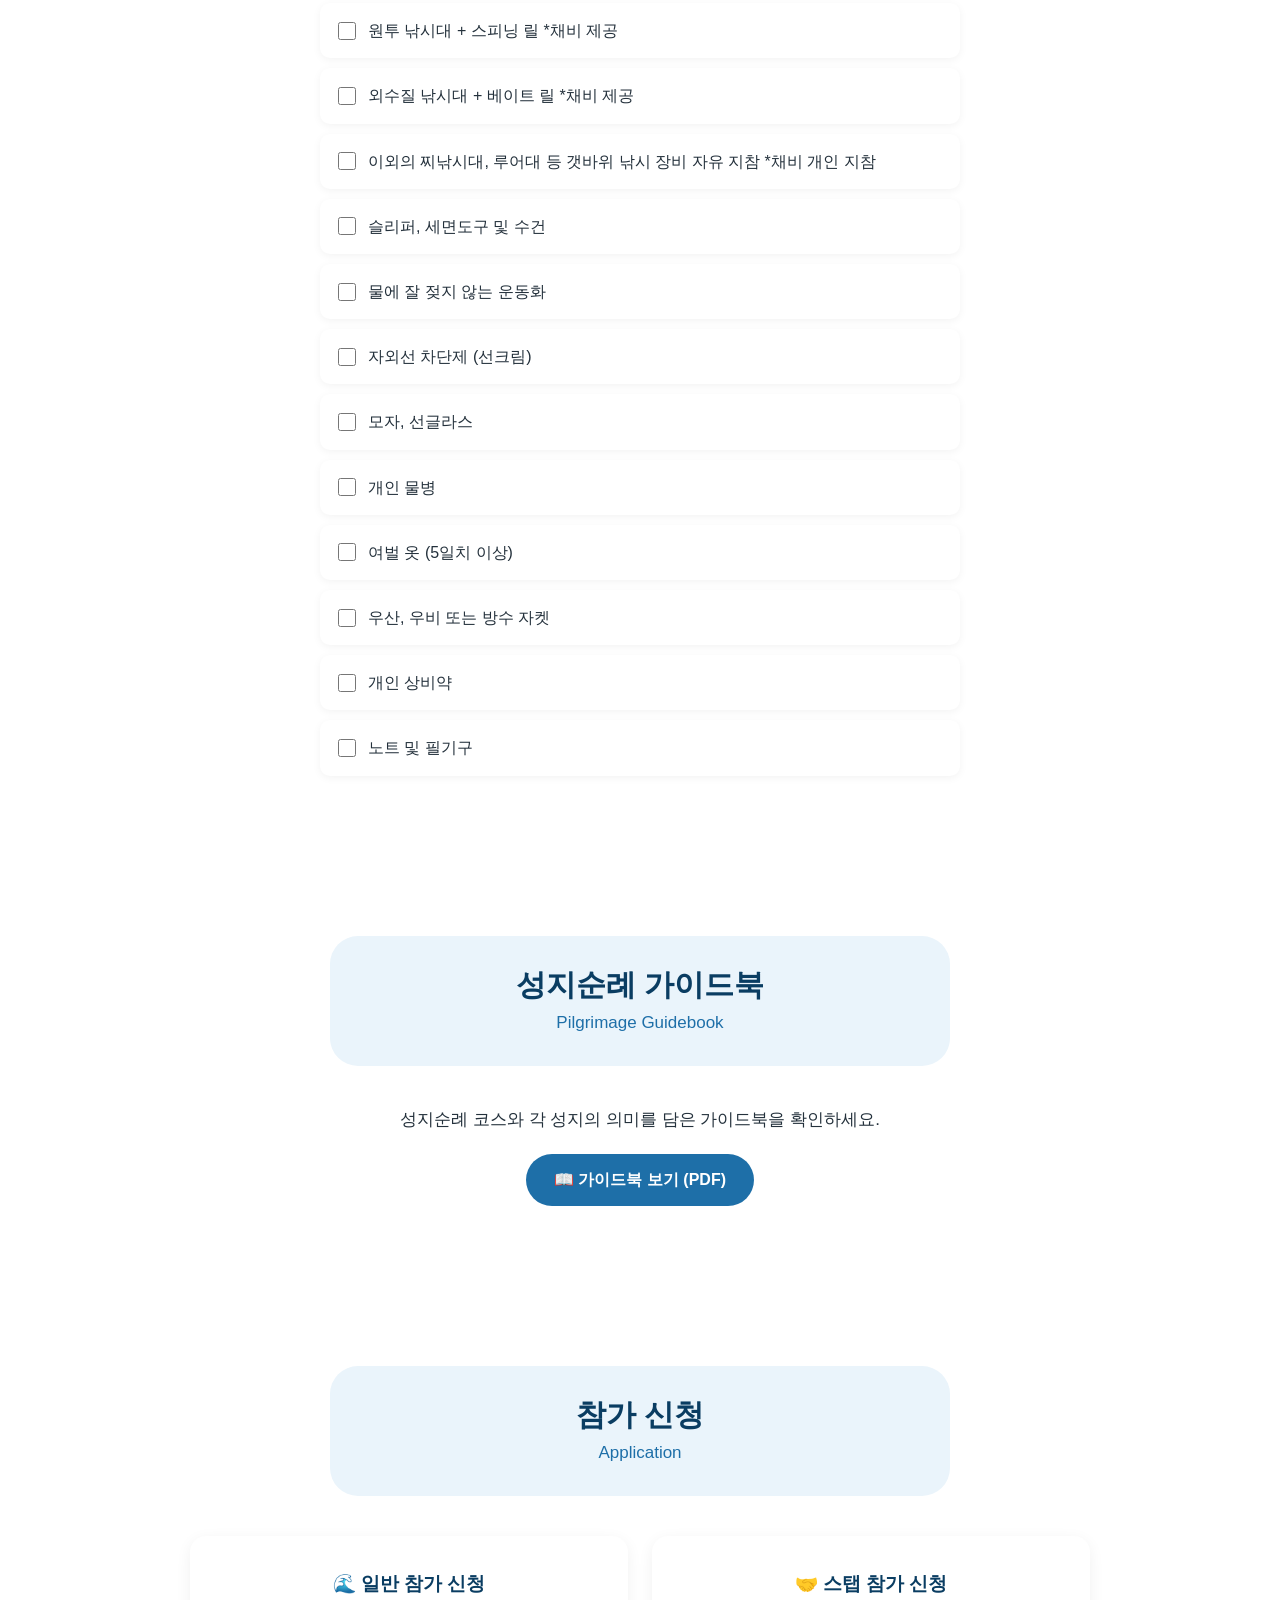
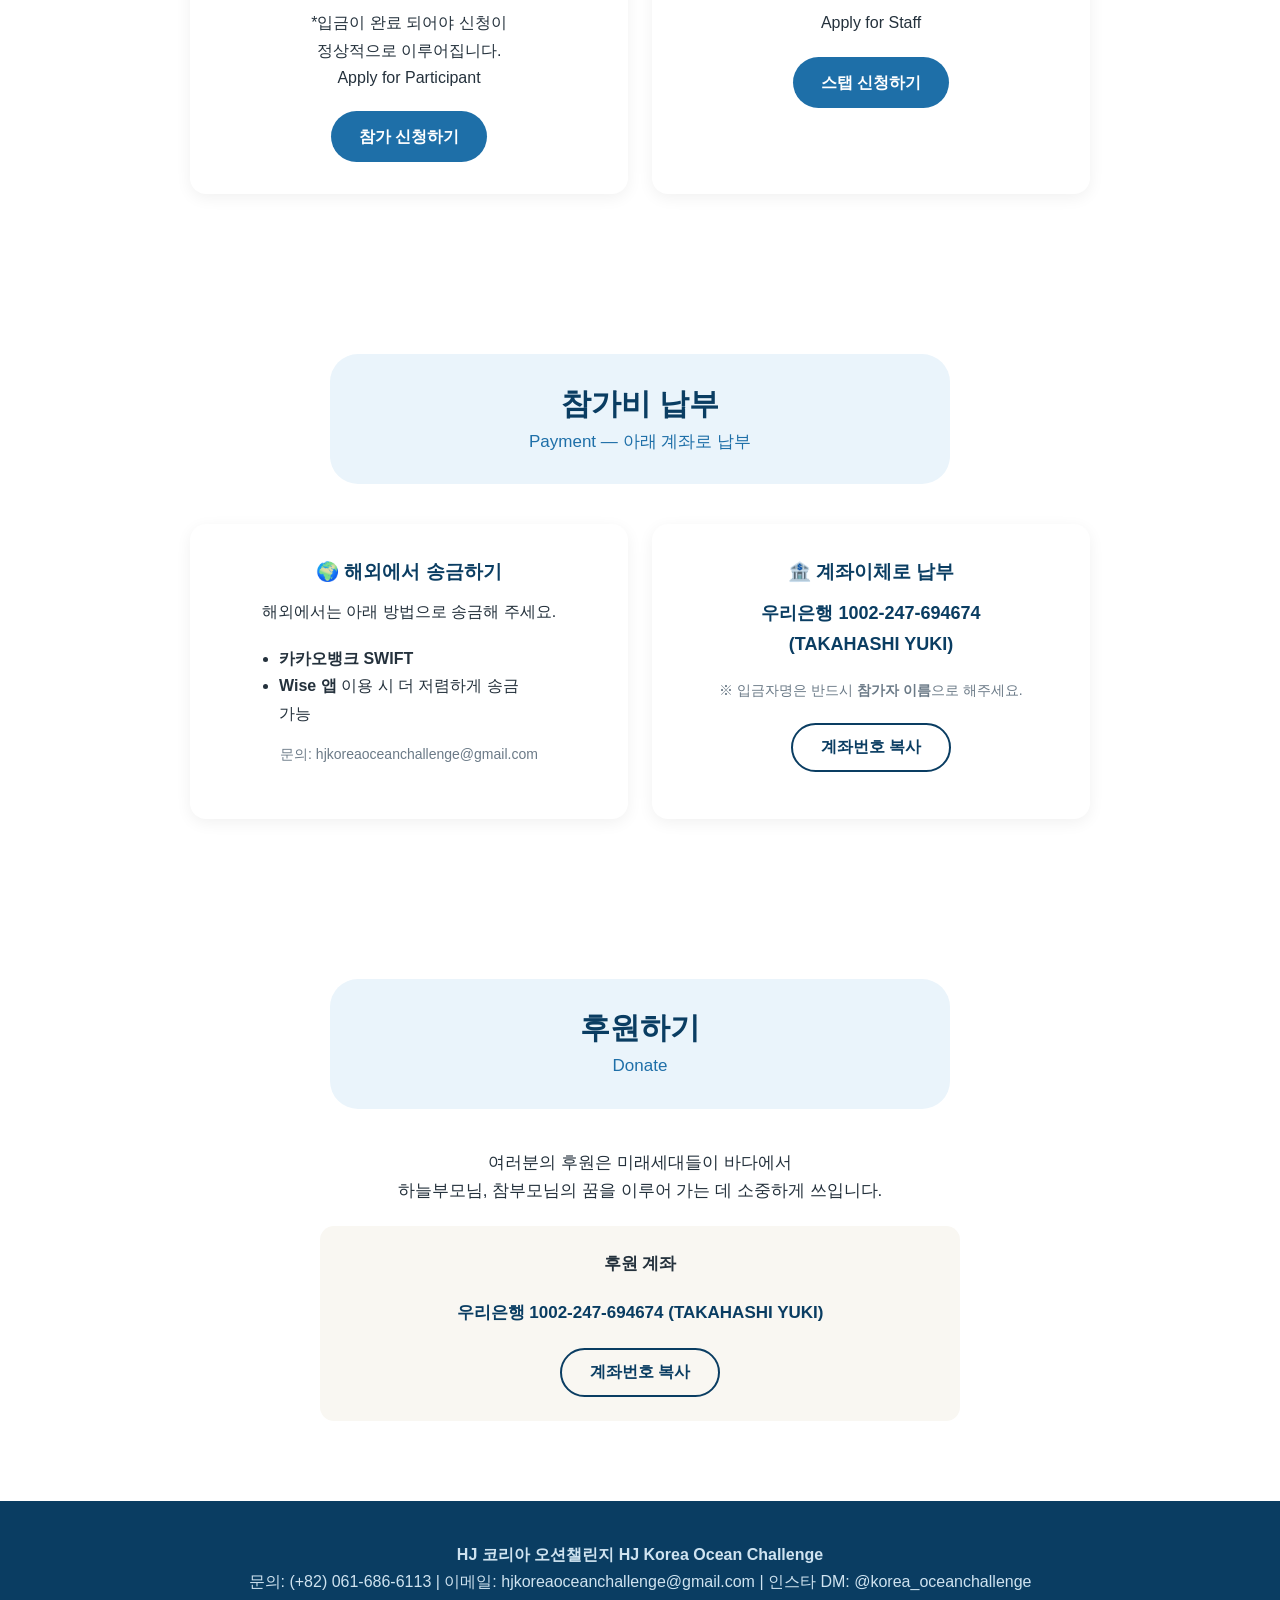
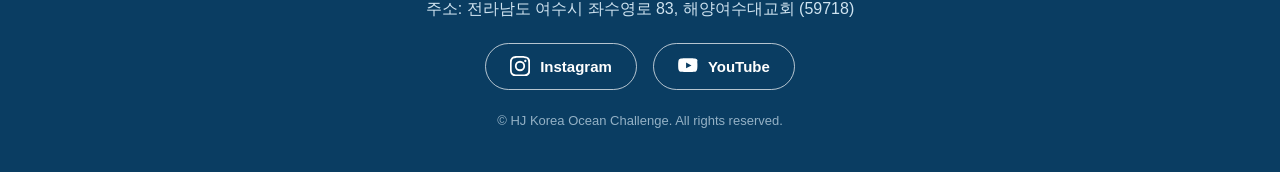
==== commit d9787d26: "ss" ====
--- a/index.html
+++ b/index.html
@@ -156,7 +156,7 @@
       <p class="section-sub">Application</p>
     </div>
     <div class="apply-grid">
-      <div class="apply-card"><h3>🌊 일반 참가 신청<br> *입금이 완료 되어야 신청이 정상적으로 이루어집니다.</h3><p>Apply for Participant </p><a href="https://forms.gle/kgQkJh1tkAoTyaiD6" target="_blank" class="btn btn-primary">참가 신청하기</a></div>
+      <div class="apply-card"><h3>🌊 일반 참가 신청</h3><p>*입금이 완료 되어야 신청이 <br>정상적으로 이루어집니다.<br>Apply for Participant </p><a href="https://forms.gle/kgQkJh1tkAoTyaiD6" target="_blank" class="btn btn-primary">참가 신청하기</a></div>
       <div class="apply-card"><h3>🤝 스탭 참가 신청</h3><p>Apply for Staff </p><a href="https://forms.gle/fNZJ9wsT9hjxhkF38" target="_blank" class="btn btn-primary">스탭 신청하기</a></div>
     </div>
   </section>
